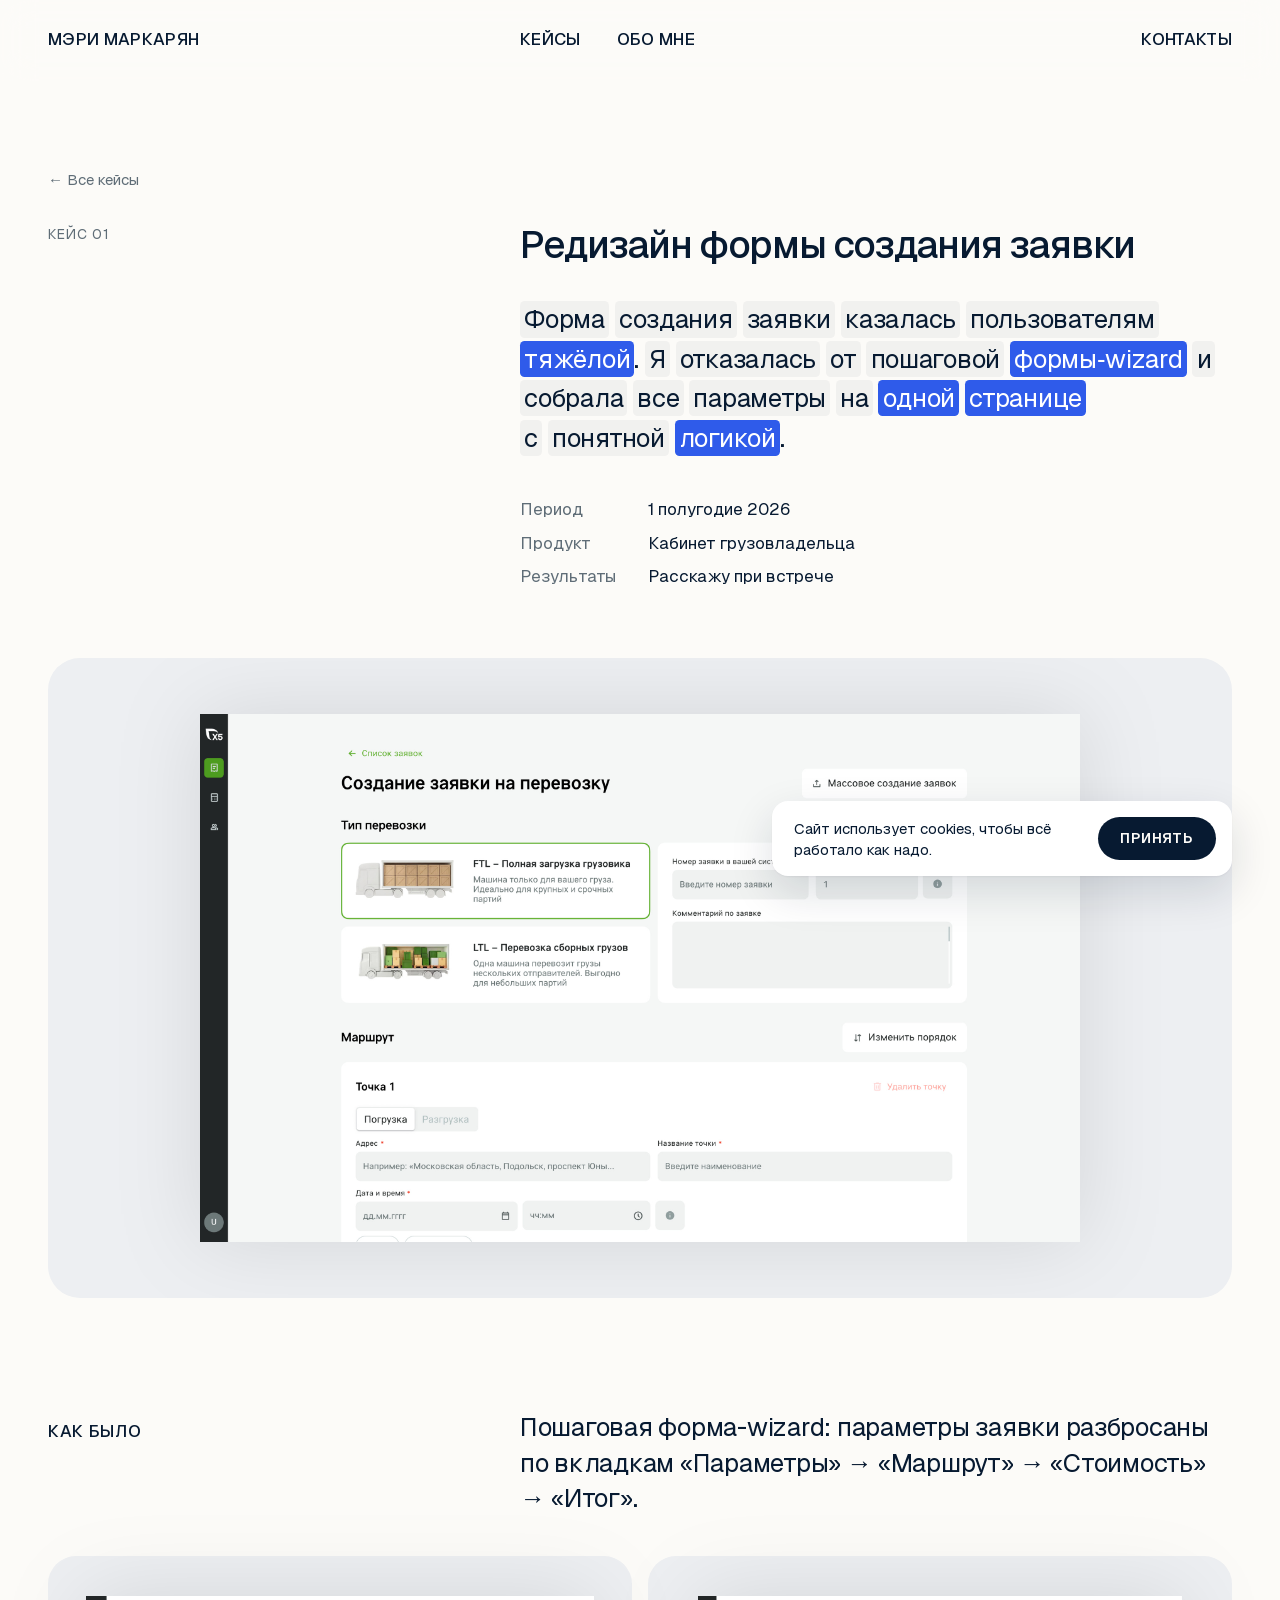
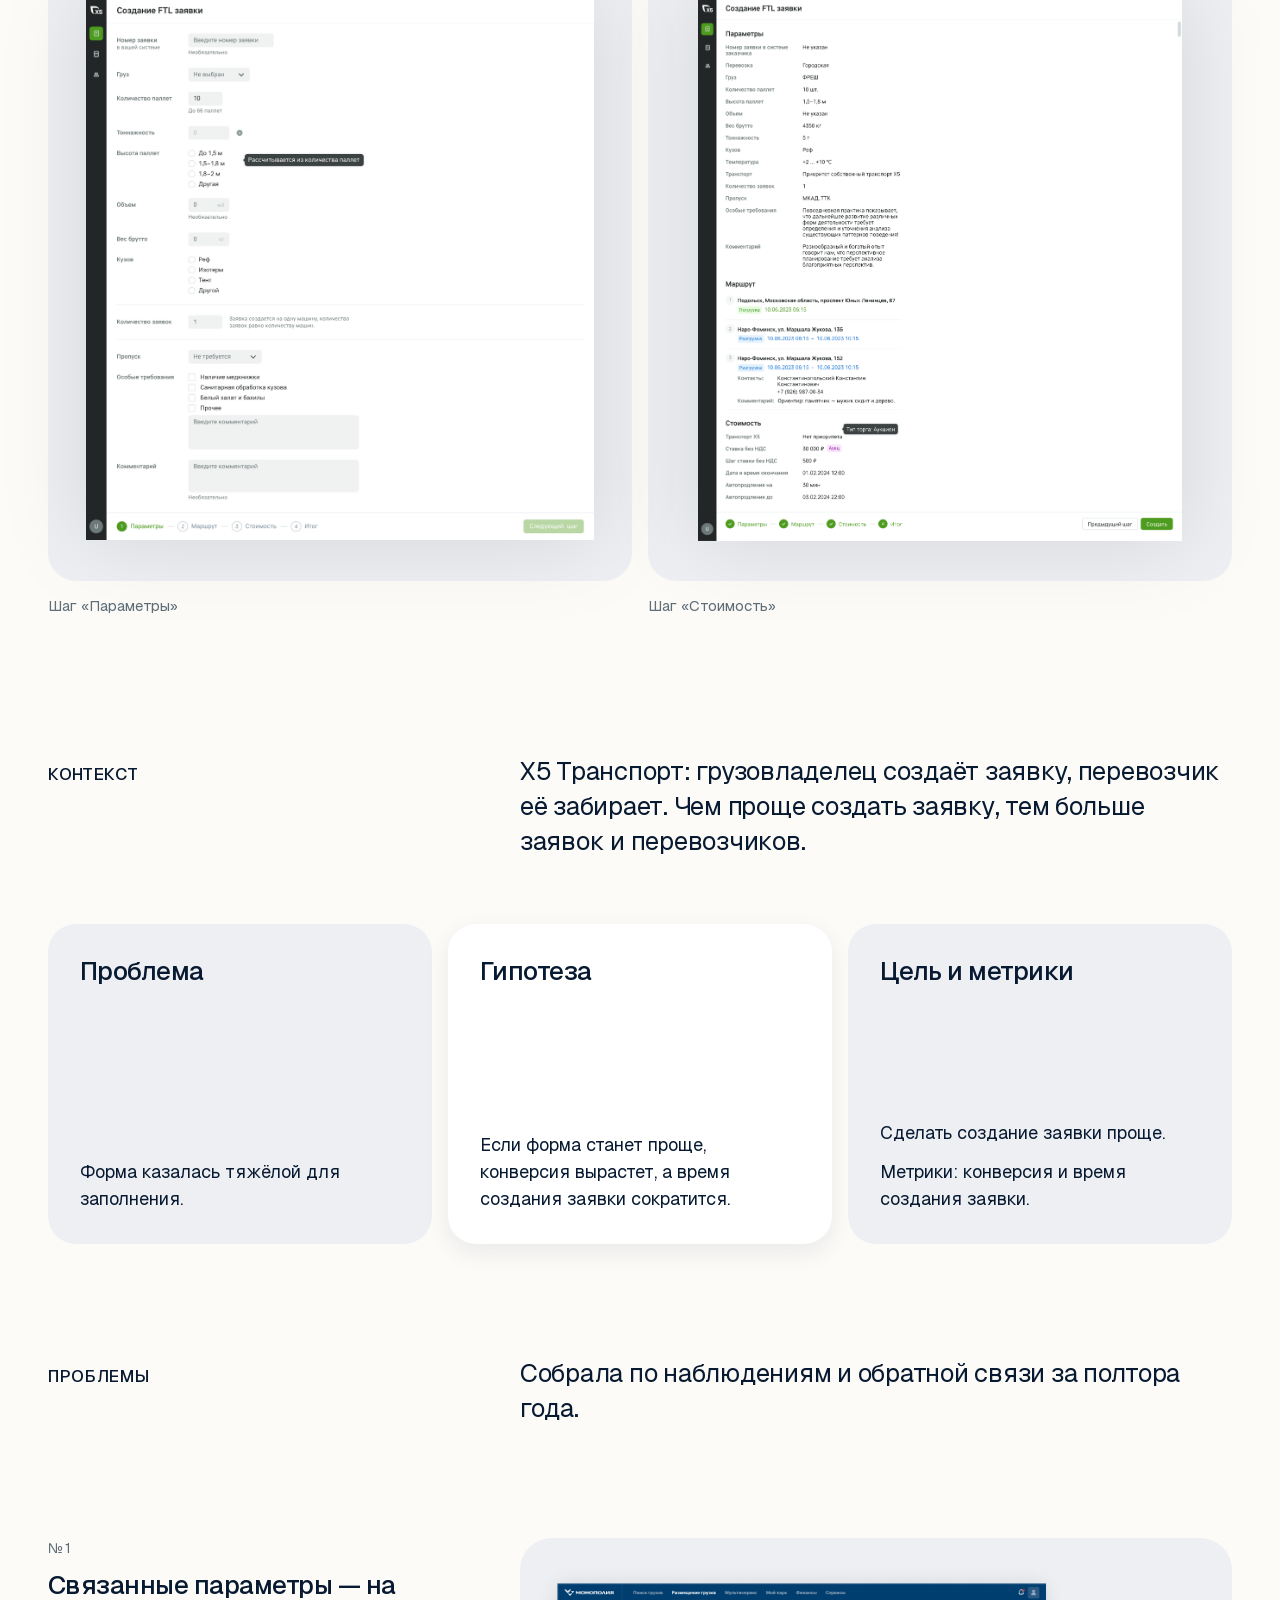
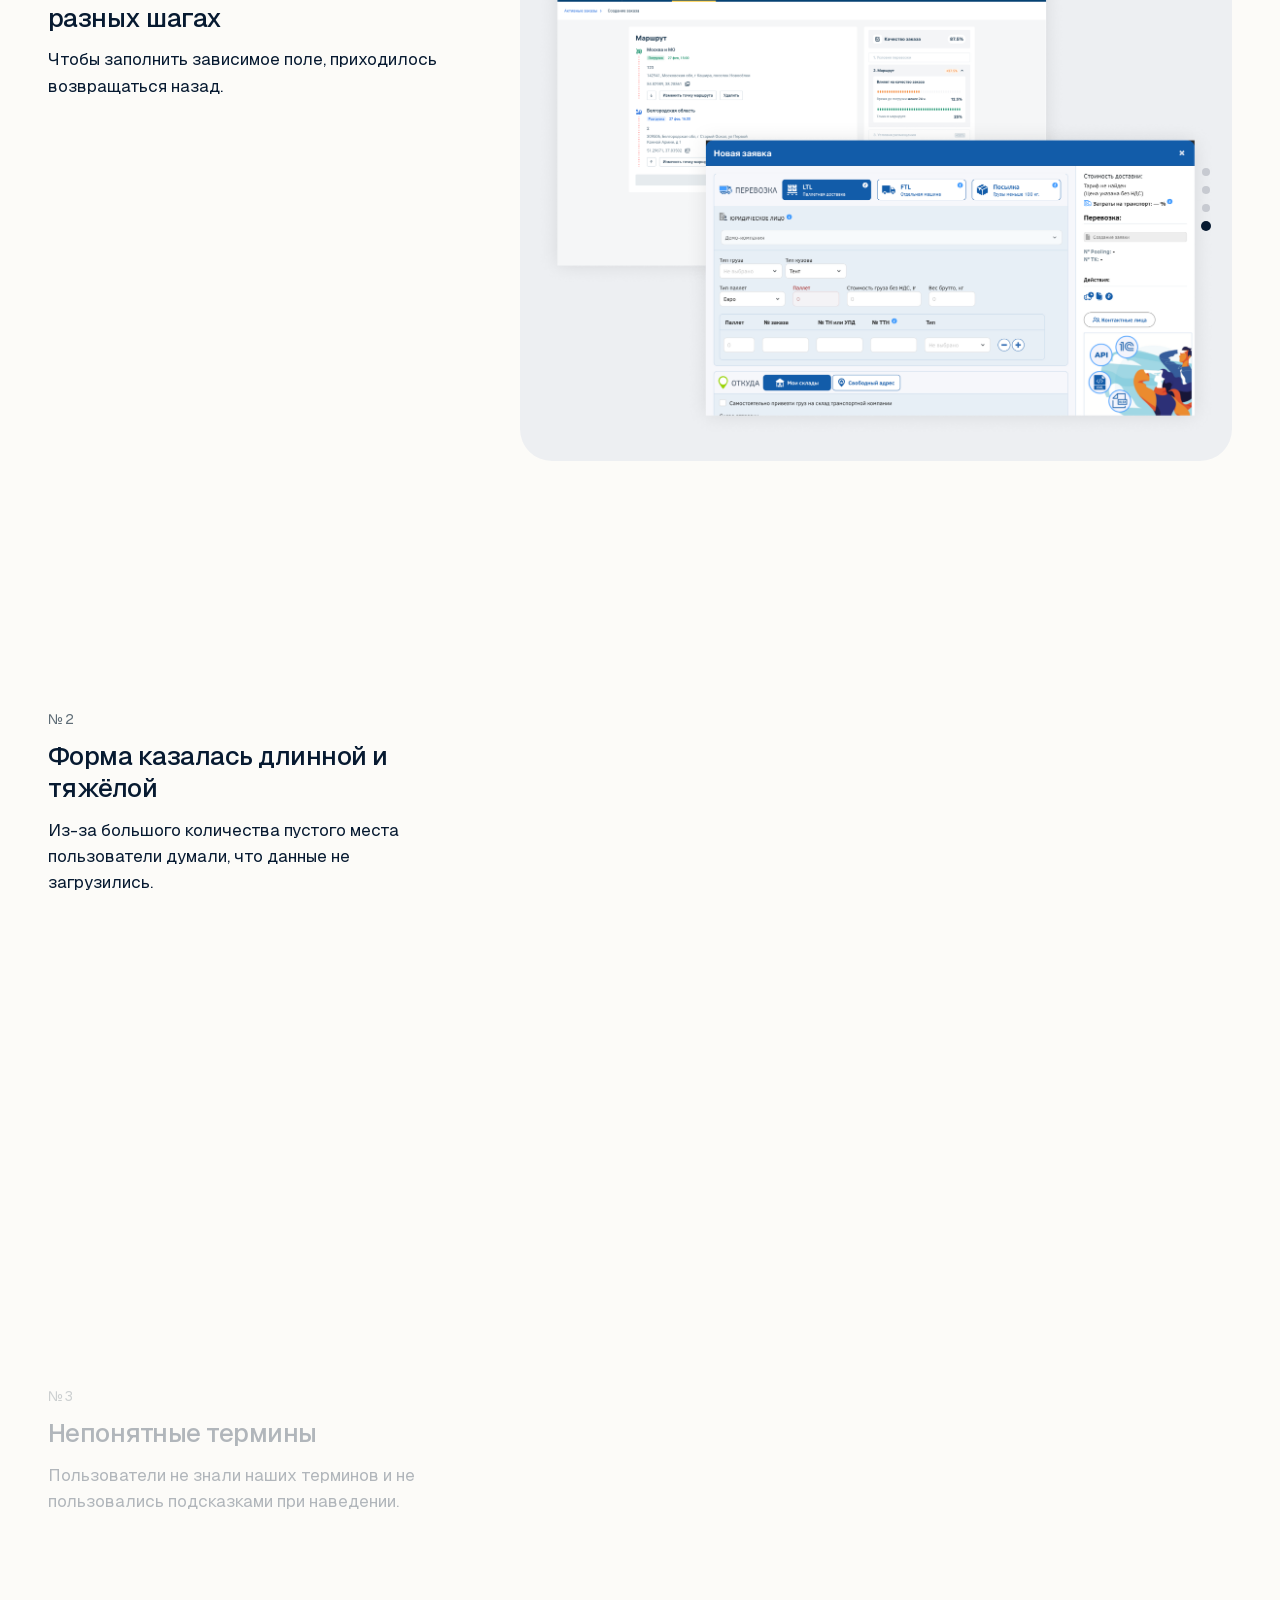
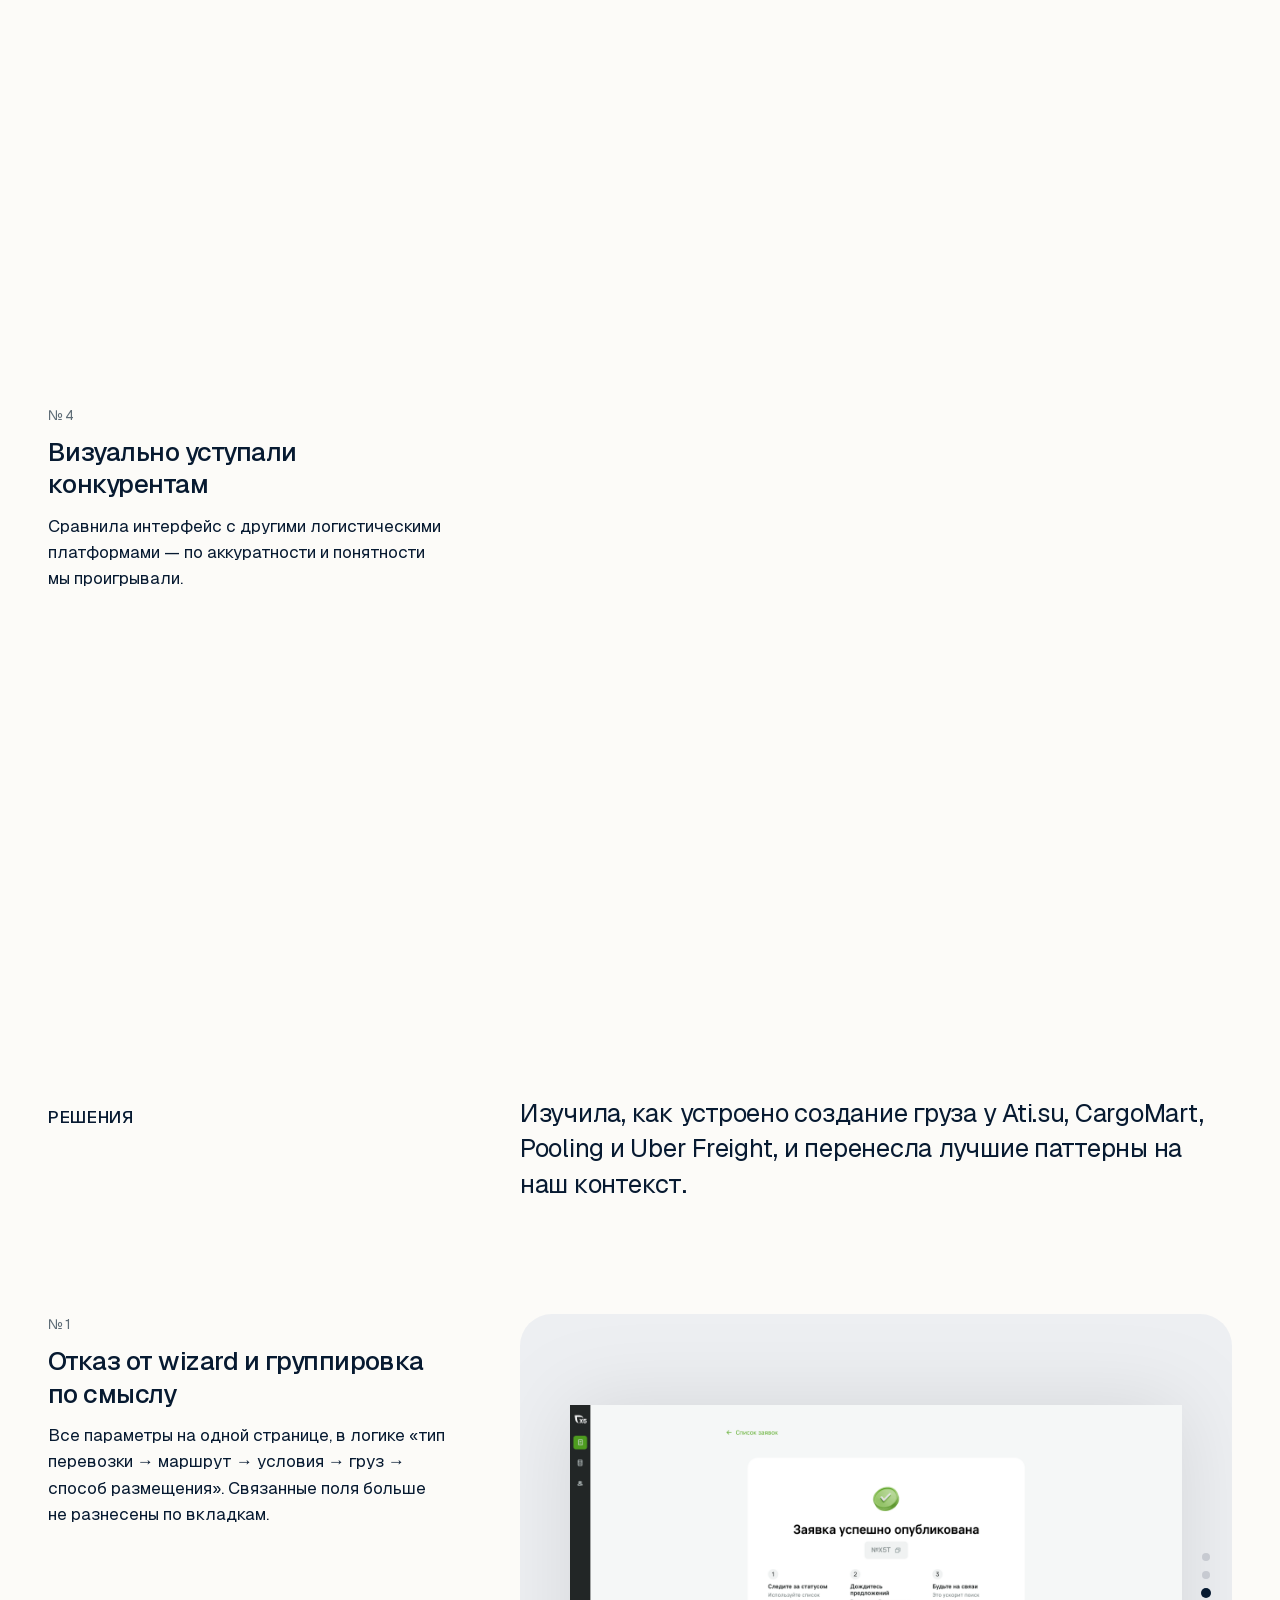
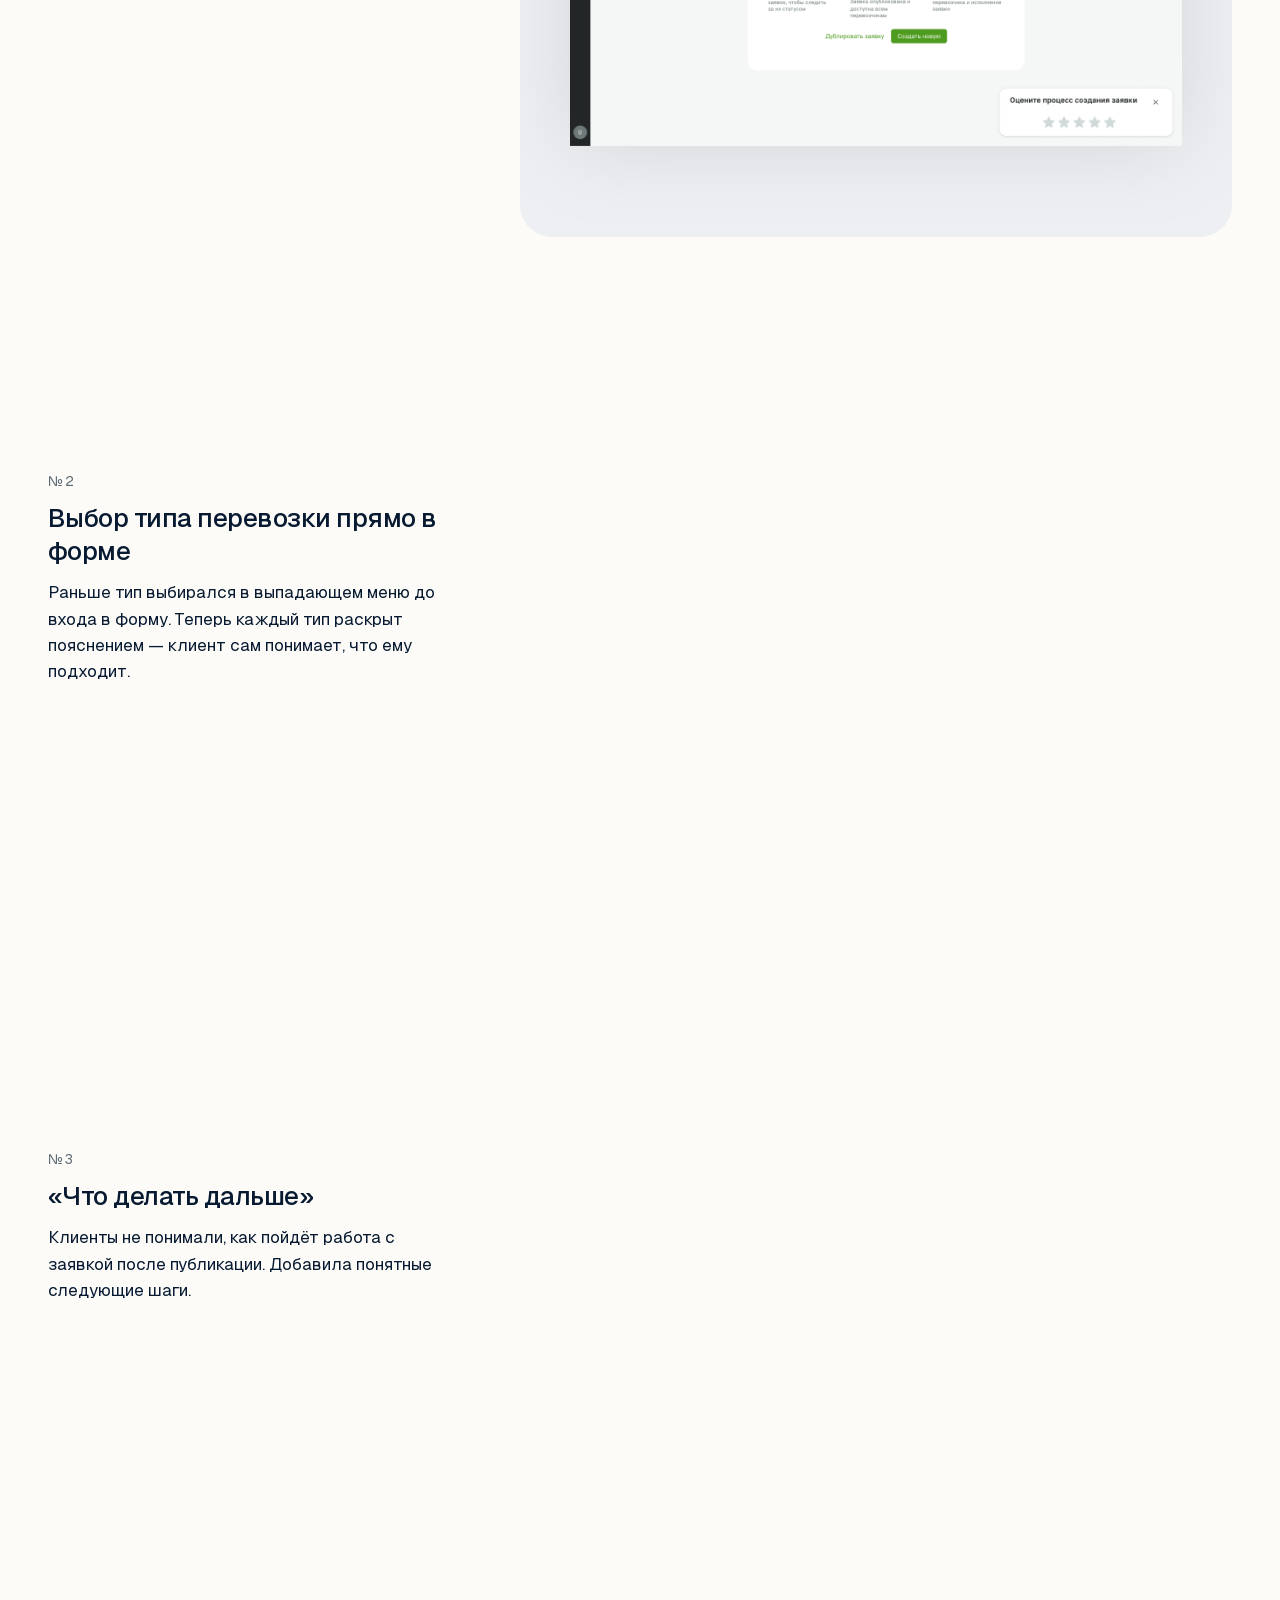
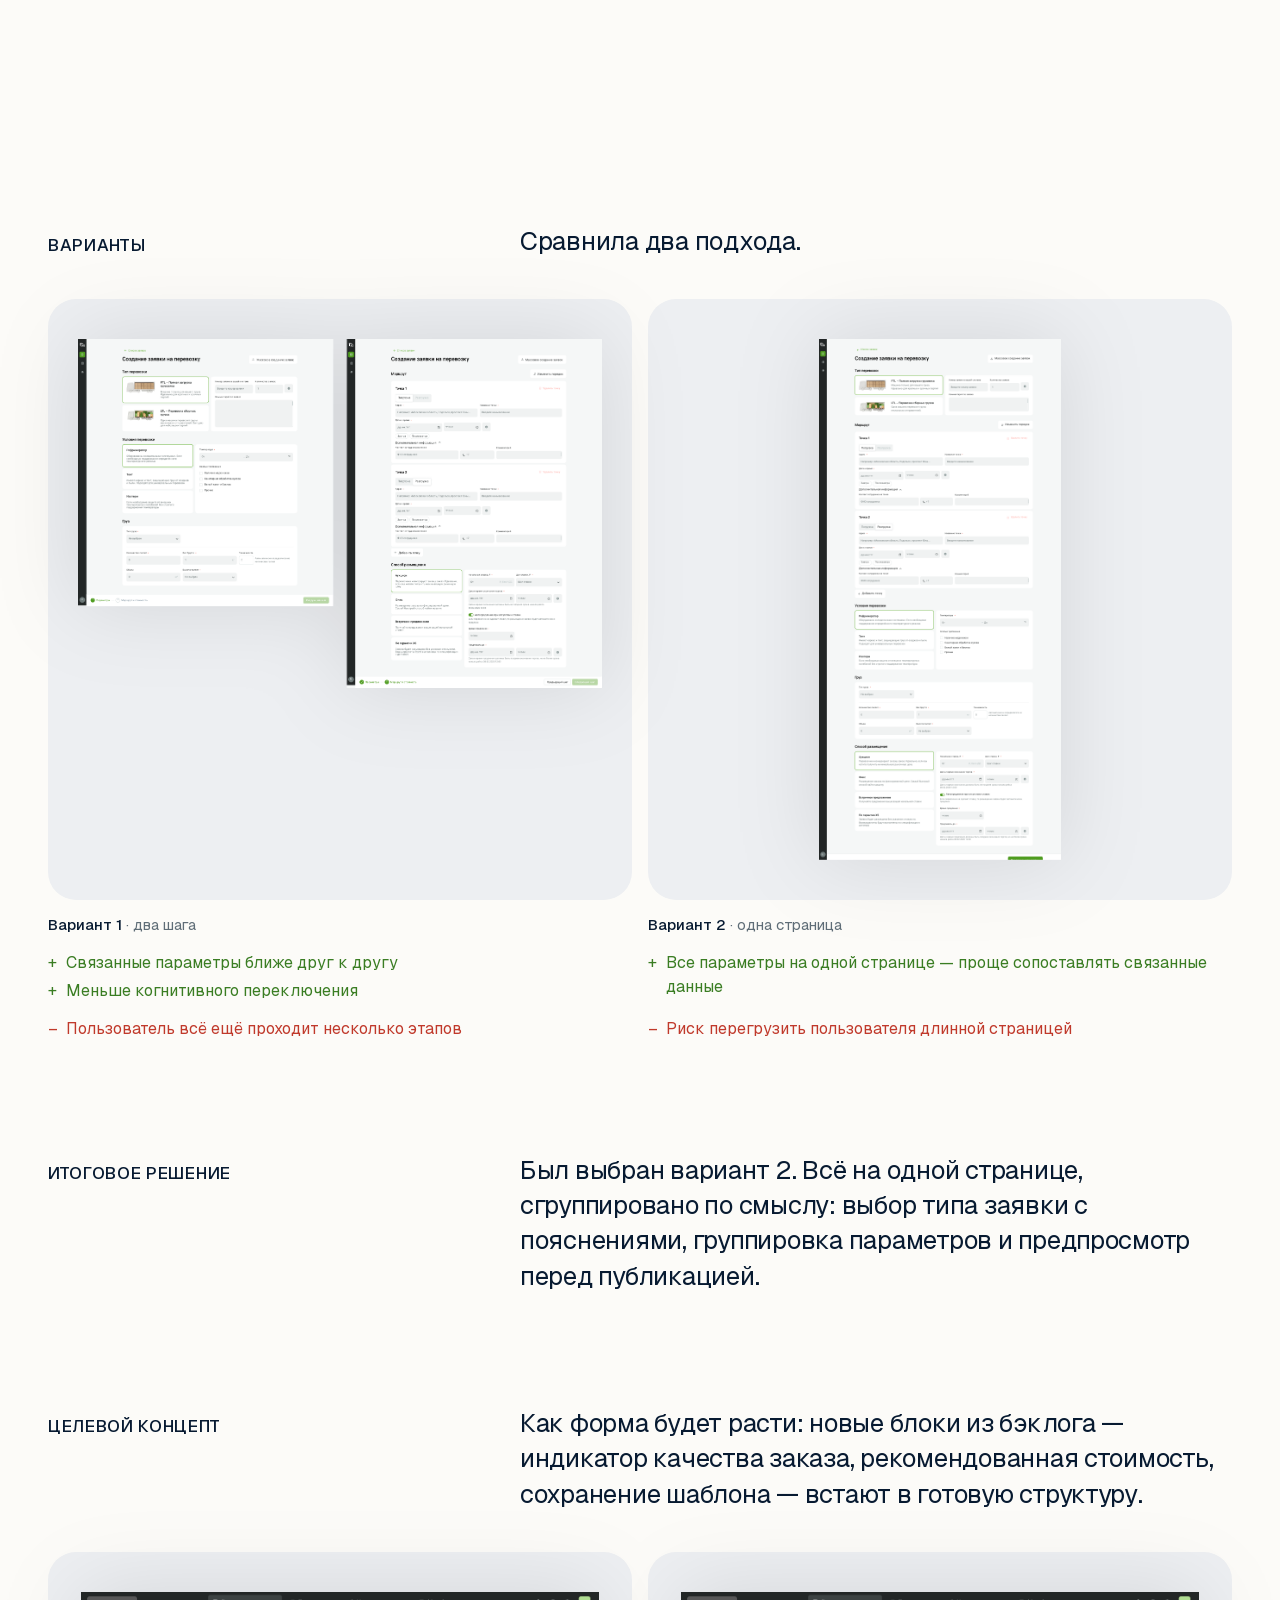
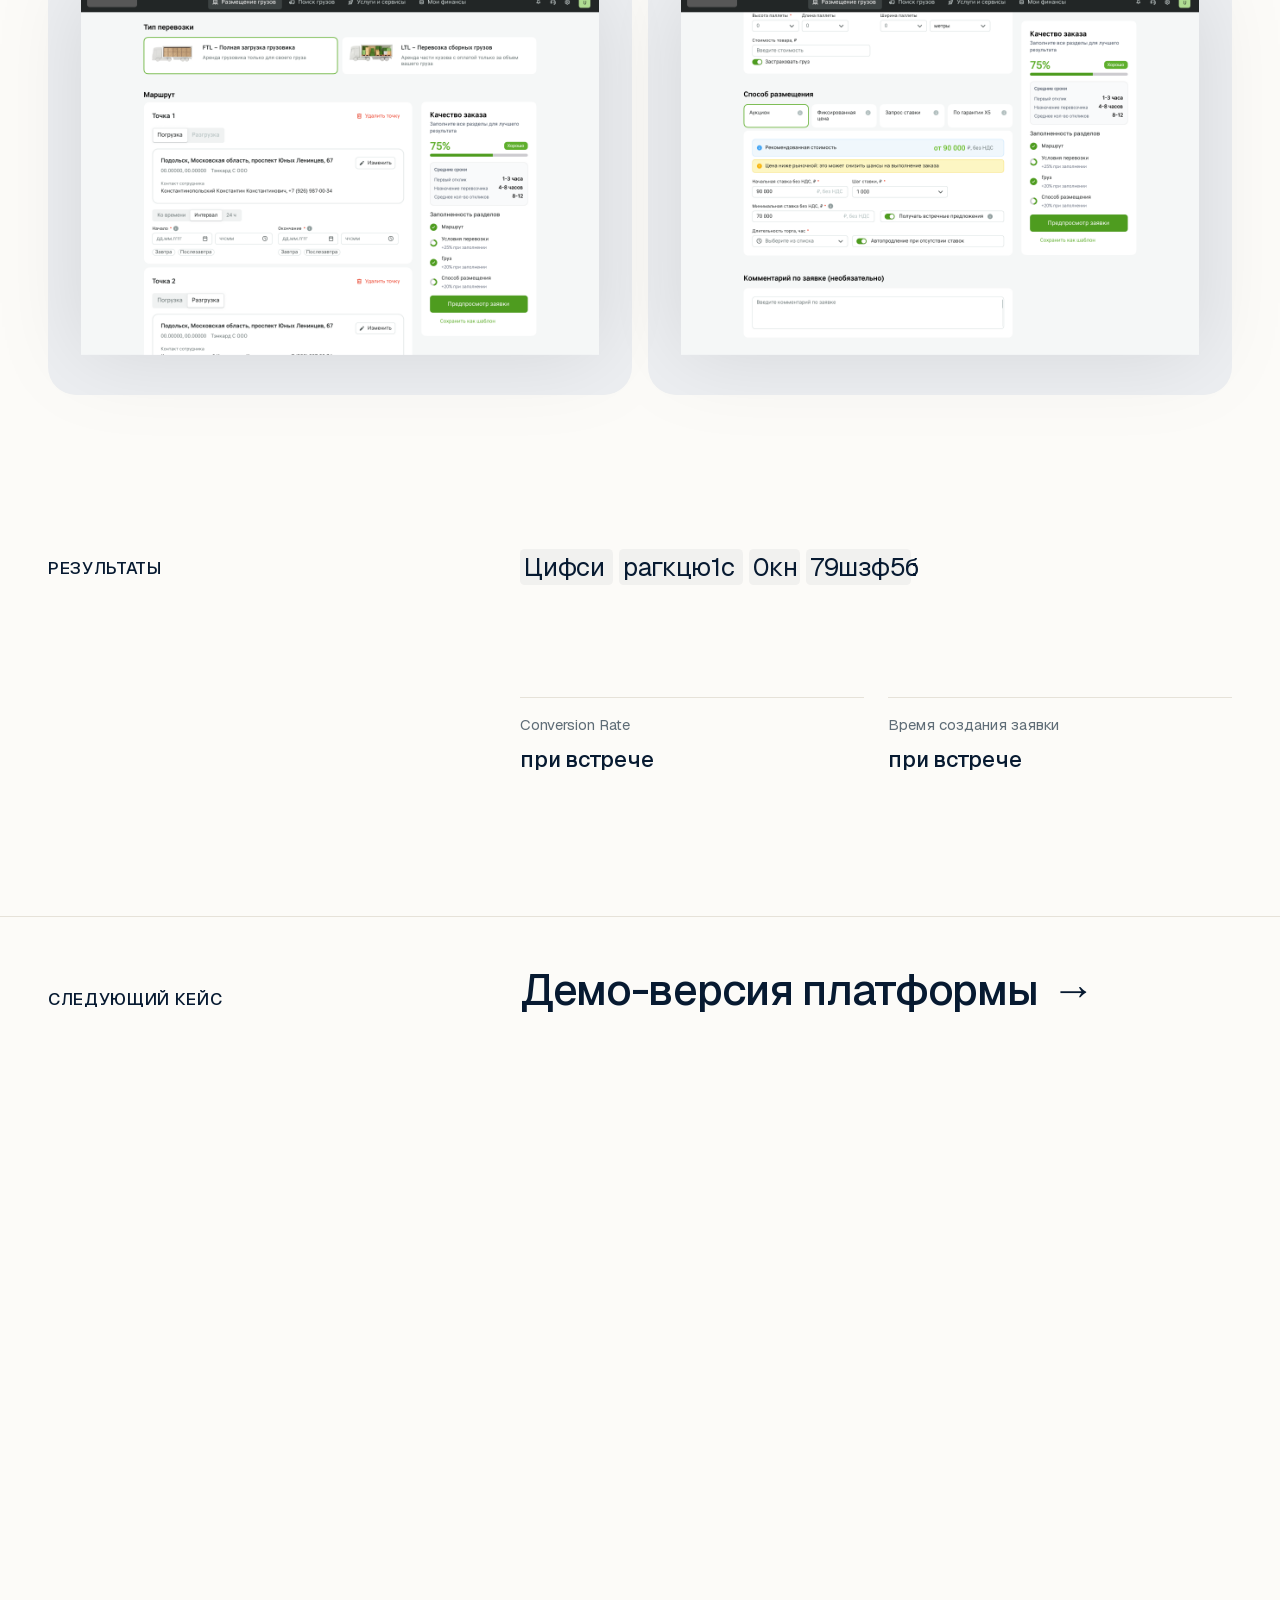
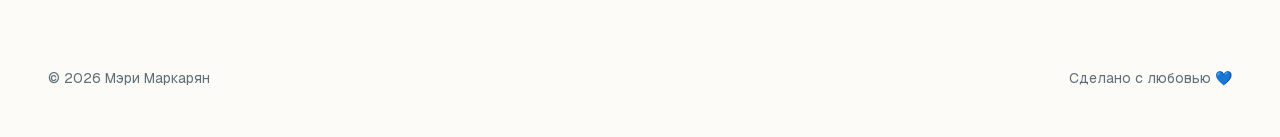
==== case-order.html @ 78a269f1 "Portfolio site: home and two case studies Co-Authored-By: Claude Opus 5.5 <noreply@anthropic.com>" ====
<!doctype html>
<html lang="ru">
<head>
  <meta charset="utf-8">
  <meta name="viewport" content="width=device-width, initial-scale=1">
  <title>Редизайн формы создания заявки — Мэри Маркарян</title>
  <meta name="description" content="Кейс: редизайн формы создания заявки на перевозку в X5 Transport.">
  <link rel="icon" href="favicon.ico" sizes="48x48">
  <link rel="icon" type="image/png" sizes="32x32" href="favicon-32.png">
  <link rel="icon" type="image/png" sizes="192x192" href="icon-192.png">
  <link rel="apple-touch-icon" href="apple-touch-icon.png">
  <link rel="preload" href="fonts/geist-cyrillic.woff2" as="font" type="font/woff2" crossorigin>
  <link rel="stylesheet" href="styles.css">
  <script>(function (d) { var calm = matchMedia('(prefers-reduced-motion: reduce)').matches; if (!calm) d.classList.add('js'); try { if (!calm && (sessionStorage.getItem('pt') || (d.hasAttribute('data-home') && !sessionStorage.getItem('introSeen')))) d.classList.add('pt-in'); } catch (e) {} })(document.documentElement);</script>
</head>
<body>

<header class="header">
  <div class="wrap grid header__inner">
    <a href="index.html" class="logo">Мэри Маркарян</a>
    <nav class="nav">
      <a href="index.html#cases">Кейсы</a>
      <a href="index.html#about">Обо мне</a>
      <a href="#contact" class="nav__contact">Контакты</a>
    </nav>
  </div>
</header>

<main class="cs">
  <section class="wrap grid cs-intro">
    <a href="index.html#cases" class="cs-back">← Все кейсы</a>
    <div class="reveal">
      <p class="cs-eyebrow">Кейс 01</p>
    </div>
    <div class="reveal">
      <h1 class="cs-title">Редизайн формы создания заявки</h1>
      <p class="cs-lead statement" data-scramble>Форма создания заявки казалась пользователям <mark>тяжёлой</mark>. Я&nbsp;отказалась от пошаговой <mark>формы‑wizard</mark> и собрала все параметры на <mark>одной</mark> <mark>странице</mark> с&nbsp;понятной <mark>логикой</mark>.</p>
      <table class="cs-table"><tr><th>Период</th><td>1 полугодие 2026</td></tr><tr><th>Продукт</th><td>Кабинет грузовладельца</td></tr><tr><th>Результаты</th><td>Расскажу при встрече</td></tr></table>
    </div>
  </section>

  <figure class="wrap cs-hero reveal"><div class="cs-hero__frame"><img style="--w: 74.4%" class="fig" src="img/case-order/order-hero.jpg" alt="Итоговая форма создания заявки на перевозку"></div></figure>

  <section class="wrap grid cs-row">
    <h2 class="cs-label reveal">Как было</h2>
    <div class="reveal"><p class="cs-logline">Пошаговая форма-wizard: параметры заявки разбросаны по вкладкам «Параметры» → «Маршрут» → «Стоимость» → «Итог».</p></div>
    <div class="cs-gallery" style="--n: 2; grid-column: 1 / -1">
      <figure class="reveal"><div class="cs-shot"><img style="--w: 100.9%" class="fig" src="img/case-order/order-before-params.jpg" alt="Старая форма: шаг Параметры" loading="lazy"></div><p class="cs-caption">Шаг «Параметры»</p></figure>
      <figure class="reveal"><div class="cs-shot"><img style="--w: 95.9%" class="fig" src="img/case-order/order-before-auction.png" alt="Старая форма: шаг Стоимость" loading="lazy"></div><p class="cs-caption">Шаг «Стоимость»</p></figure>
    </div>
  </section>

  <section class="wrap grid cs-row">
    <h2 class="cs-label reveal">Контекст</h2>
    <div class="reveal"><p class="cs-logline">X5 Транспорт: грузовладелец создаёт заявку, перевозчик её забирает. Чем проще создать заявку, тем больше заявок и&nbsp;перевозчиков.</p></div>
    <div class="cs-cards reveal">
      <div class="cs-card"><h3>Проблема</h3><div><p>Форма казалась тяжёлой для заполнения.</p></div></div>
      <div class="cs-card cs-card--white"><h3>Гипотеза</h3><div><p>Если форма станет проще, конверсия вырастет, а&nbsp;время создания заявки сократится.</p></div></div>
      <div class="cs-card"><h3>Цель и метрики</h3><div><p>Сделать создание заявки проще.</p><p>Метрики: конверсия и&nbsp;время создания заявки.</p></div></div>
    </div>
  </section>

  <section class="wrap grid cs-row">
    <h2 class="cs-label reveal">Проблемы</h2>
    <div class="reveal"><p class="cs-logline">Собрала по наблюдениям и обратной связи за полтора года.</p></div>
  </section>

  <section class="wrap grid cs-story" data-story>
    <div class="cs-story__steps">
      <div class="cs-step">
        <p class="cs-step__num">№1</p>
        <h3 class="cs-step__title">Связанные параметры — на разных шагах</h3>
        <p class="cs-step__text">Чтобы заполнить зависимое поле, приходилось возвращаться назад.</p>
        <div class="cs-step__img"><img class="fig" src="img/case-order/order-problem-linked.png" alt="Взаимозависимые поля на разных шагах" loading="lazy"></div>
      </div>
      <div class="cs-step">
        <p class="cs-step__num">№2</p>
        <h3 class="cs-step__title">Форма казалась длинной и тяжёлой</h3>
        <p class="cs-step__text">Из-за большого количества пустого места пользователи думали, что данные не загрузились.</p>
        <div class="cs-step__img"><img class="fig" src="img/case-order/order-problem-long.png" alt="Длинная форма с пустым пространством" loading="lazy"></div>
      </div>
      <div class="cs-step">
        <p class="cs-step__num">№3</p>
        <h3 class="cs-step__title">Непонятные термины</h3>
        <p class="cs-step__text">Пользователи не знали наших терминов и не пользовались подсказками при наведении.</p>
        <div class="cs-step__img"><img class="fig" src="img/case-order/order-problem-terms.png" alt="Термины без пояснений" loading="lazy"></div>
      </div>
      <div class="cs-step">
        <p class="cs-step__num">№4</p>
        <h3 class="cs-step__title">Визуально уступали конкурентам</h3>
        <p class="cs-step__text">Сравнила интерфейс с другими логистическими платформами — по аккуратности и понятности мы проигрывали.</p>
        <div class="cs-step__img"><img class="flat" src="img/case-order/order-problem-competitors.png" alt="Старая форма создания заявки" loading="lazy"></div>
      </div>
    </div>
    <div class="cs-story__panel">
      <figure class="cs-story__media"><img style="--w: 92.4%; --h: 52.5%" class="fig" src="img/case-order/order-problem-linked.png" alt="Взаимозависимые поля на разных шагах" loading="lazy"></figure>
      <figure class="cs-story__media"><img style="--w: 76.9%; --h: 92.5%" class="fig" src="img/case-order/order-problem-long.png" alt="Длинная форма с пустым пространством" loading="lazy"></figure>
      <figure class="cs-story__media"><img style="--w: 86.7%; --h: 57.2%" class="fig" src="img/case-order/order-problem-terms.png" alt="Термины без пояснений" loading="lazy"></figure>
      <figure class="cs-story__media"><img style="--w: 95.5%; --h: 90.8%" class="flat" src="img/case-order/order-problem-competitors.png" alt="Старая форма создания заявки" loading="lazy"></figure>
    </div>
  </section>

  <section class="wrap grid cs-row">
    <h2 class="cs-label reveal">Решения</h2>
    <div class="reveal"><p class="cs-logline">Изучила, как устроено создание груза у Ati.su, CargoMart, Pooling и Uber Freight, и перенесла лучшие паттерны на наш контекст.</p></div>
  </section>

  <section class="wrap grid cs-story" data-story>
    <div class="cs-story__steps">
      <div class="cs-step">
        <p class="cs-step__num">№1</p>
        <h3 class="cs-step__title">Отказ от wizard и группировка по смыслу</h3>
        <p class="cs-step__text">Все параметры на одной странице, в логике «тип перевозки → маршрут → условия → груз → способ размещения». Связанные поля больше не разнесены по вкладкам.</p>
        <div class="cs-step__img"><img class="fig" src="img/case-order/order-full-page.jpg" alt="Новая форма целиком" loading="lazy"></div>
      </div>
      <div class="cs-step">
        <p class="cs-step__num">№2</p>
        <h3 class="cs-step__title">Выбор типа перевозки прямо в форме</h3>
        <p class="cs-step__text">Раньше тип выбирался в выпадающем меню до входа в форму. Теперь каждый тип раскрыт пояснением — клиент сам понимает, что ему подходит.</p>
        <div class="cs-step__img"><img class="fig" src="img/case-order/order-type-choice.jpg" alt="Выбор типа перевозки в форме" loading="lazy"></div>
      </div>
      <div class="cs-step">
        <p class="cs-step__num">№3</p>
        <h3 class="cs-step__title">«Что делать дальше»</h3>
        <p class="cs-step__text">Клиенты не понимали, как пойдёт работа с заявкой после публикации. Добавила понятные следующие шаги.</p>
        <div class="cs-step__img"><img class="fig" src="img/case-order/order-success-after.png" alt="Экран успешной публикации со следующими шагами" loading="lazy"></div>
      </div>
    </div>
    <div class="cs-story__panel">
      <figure class="cs-story__media"><img style="--w: 32.1%; --h: 95.8%" class="fig" src="img/case-order/order-full-page.jpg" alt="Новая форма целиком" loading="lazy"></figure>
      <figure class="cs-story__media"><img style="--w: 86%; --h: 70.3%" class="fig" src="img/case-order/order-type-choice.jpg" alt="Выбор типа перевозки в форме" loading="lazy"></figure>
      <figure class="cs-story__media"><img style="--w: 86%; --h: 65.2%" class="fig" src="img/case-order/order-success-after.png" alt="Экран успешной публикации со следующими шагами" loading="lazy"></figure>
    </div>
  </section>

  <section class="wrap grid cs-row">
    <h2 class="cs-label reveal">Варианты</h2>
    <div class="reveal"><p class="cs-logline">Сравнила два подхода.</p></div>
    <div class="cs-gallery" style="--n: 2; grid-column: 1 / -1">
      <figure class="reveal"><div class="cs-shot"><img style="--w: 104.1%" class="fig" src="img/case-order/order-variant1.png" alt="Вариант 1: форма в два этапа" loading="lazy"></div><p class="cs-caption"><b>Вариант 1</b> · два шага</p><ul class="cs-list cs-list--plus"><li>Связанные параметры ближе друг к другу</li><li>Меньше когнитивного переключения</li></ul><ul class="cs-list cs-list--minus"><li>Пользователь всё ещё проходит несколько этапов</li></ul></figure>
      <figure class="reveal"><div class="cs-shot"><img style="--w: 47.9%" class="fig" src="img/case-order/order-variant2.png" alt="Вариант 2: все параметры на одной странице" loading="lazy"></div><p class="cs-caption"><b>Вариант 2</b> · одна страница</p><ul class="cs-list cs-list--plus"><li>Все параметры на одной странице — проще сопоставлять связанные данные</li></ul><ul class="cs-list cs-list--minus"><li>Риск перегрузить пользователя длинной страницей</li></ul></figure>
    </div>
  </section>

  <section class="wrap grid cs-row">
    <h2 class="cs-label reveal">Итоговое решение</h2>
    <div class="reveal"><p class="cs-logline">Был выбран вариант&nbsp;2. Всё на одной странице, сгруппировано по смыслу: выбор типа заявки с пояснениями, группировка параметров и предпросмотр перед публикацией.</p></div>
  </section>

  <section class="wrap grid cs-row">
    <h2 class="cs-label reveal">Целевой концепт</h2>
    <div class="reveal"><p class="cs-logline">Как форма будет расти: новые блоки из бэклога — индикатор качества заказа, рекомендованная стоимость, сохранение шаблона — встают в готовую структуру.</p></div>
    <div class="cs-gallery" style="--n: 2; grid-column: 1 / -1">
      <figure class="reveal"><div class="cs-shot"><img style="--w: 102.7%" class="fig" src="img/case-order/order-concept-1.png" alt="Целевой концепт: маршрут и качество заказа" loading="lazy"></div></figure>
      <figure class="reveal"><div class="cs-shot"><img style="--w: 102.7%" class="fig" src="img/case-order/order-concept-2.png" alt="Целевой концепт: способ размещения" loading="lazy"></div></figure>
    </div>
  </section>

  <section class="wrap grid cs-row">
    <h2 class="cs-label reveal">Результаты</h2>
    <div class="reveal"><p class="cs-logline statement" data-scramble>Цифры расскажу <mark>при</mark> <mark>встрече</mark>: метрики <mark>конверсии</mark> и&nbsp;<mark>времени</mark> создания заявки&nbsp;— внутренние данные компании.</p></div>
    <div class="cs-results reveal" style="--n: 2; grid-column: 2"><div><span>Conversion Rate</span><b>при встрече</b></div><div><span>Время создания заявки</span><b>при встрече</b></div></div>
  </section>

  <section class="wrap grid cs-next">
    <p class="cs-label">Следующий кейс</p>
    <a href="case-demo.html">Демо-версия платформы <span aria-hidden="true">→</span></a>
  </section>
</main>

<section class="contact" id="contact" data-ripple>
  <div class="wrap">
    <h2 class="statement contact__statement" data-scramble data-replay data-ripple-origin>Открыта к&nbsp;предложениям на позицию <mark>продуктового</mark> <mark>дизайнера</mark>.</h2>
    <p class="statement contact__note" data-scramble data-replay>Удобнее всего&nbsp;— в&nbsp;Telegram.</p>
    <div class="contact__actions reveal">
      <a href="https://t.me/mmmerymark" class="pill-btn" target="_blank" rel="noopener">Telegram <span aria-hidden="true">↗</span></a>
      <button type="button" class="pill-btn" data-copy-email="merymark1999@gmail.com">Скопировать почту</button>
    </div>
  </div>
</section>

<footer class="footer">
  <div class="wrap">
    <span>© 2026 Мэри Маркарян</span>
    <span>Сделано с любовью 💙</span>
  </div>
</footer>

<script src="main.js"></script>
</body>
</html>
---- styles.css ----
/* Geist is served from the site itself (no requests to Google): one variable file per alphabet */
@font-face { font-family: "Geist"; font-style: normal; font-weight: 400 600; font-display: swap; src: url(fonts/geist-cyrillic.woff2) format("woff2"); unicode-range: U+0301, U+0400-045F, U+0490-0491, U+04B0-04B1, U+2116; }
@font-face { font-family: "Geist"; font-style: normal; font-weight: 400 600; font-display: swap; src: url(fonts/geist-latin-ext.woff2) format("woff2"); unicode-range: U+0100-02BA, U+02BD-02C5, U+02C7-02CC, U+02CE-02D7, U+02DD-02FF, U+0304, U+0308, U+0329, U+1D00-1DBF, U+1E00-1E9F, U+1EF2-1EFF, U+2020, U+20A0-20AB, U+20AD-20C4, U+2113, U+2C60-2C7F, U+A720-A7FF; }
@font-face { font-family: "Geist"; font-style: normal; font-weight: 400 600; font-display: swap; src: url(fonts/geist-latin.woff2) format("woff2"); unicode-range: U+0000-00FF, U+0131, U+0152-0153, U+02BB-02BC, U+02C6, U+02DA, U+02DC, U+0304, U+0308, U+0329, U+2000-206F, U+20AC, U+2122, U+2191, U+2193, U+2212, U+2215, U+FEFF, U+FFFD; }

:root {
  --bg: #fcfbf8;
  --ink: #071a31;
  --muted: #5f6d77;
  --card: #f3f1ec;
  --line: #e6e2d9;
  --white: #ffffff;
  --blue: #5b8def;
  --sky: #6fd3f2;
  --mint: #a9e5c9;
  --lilac: #b9a3f5;
  --pink: #ea9ad8;
  --accent: #2f5bea;
  --peach: #f6d3b0;
  --good: #e6f3df;
  --bad: #fbe6e4;
  --radius-l: 40px;
  --radius-m: 28px;
  --radius-s: 16px;
  --shadow: 0 8px 24px rgba(8, 26, 48, 0.08);
  --wrap: 1440px;
  --gutter: 48px;
  /* shared page grid (as on garri.design): narrow info column + wide content column */
  --cols: minmax(300px, 400px) 1fr;
  --col-gap: 72px;
}

* { box-sizing: border-box; margin: 0; padding: 0; }

html { scroll-behavior: smooth; }

body {
  font-family: "Geist", -apple-system, BlinkMacSystemFont, "Segoe UI", sans-serif;
  background: var(--bg);
  color: var(--ink);
  font-size: 18px;
  line-height: 1.5;
  -webkit-font-smoothing: antialiased;
  overflow-x: hidden;
}

img { display: block; max-width: 100%; }
a { color: inherit; text-decoration: none; }

.wrap { max-width: var(--wrap); margin: 0 auto; padding: 0 var(--gutter); }
.grid { display: grid; grid-template-columns: var(--cols); column-gap: var(--col-gap); }

/* ---------- Header ---------- */
.header {
  position: sticky; top: 0; z-index: 50;
  backdrop-filter: blur(16px);
  -webkit-backdrop-filter: blur(16px);
  background: rgba(252, 251, 248, 0.72);
  border-bottom: 1px solid transparent;
  transition: border-color .3s;
}
.header.scrolled { border-bottom-color: var(--line); }
.header__inner { align-items: center; height: 80px; }
/* uppercase menu as on garri.design: name in the info column, sections from the content column, contacts on the right */
.logo, .nav a { font-size: 17px; font-weight: 500; letter-spacing: .02em; text-transform: uppercase; color: var(--ink); }
.nav { display: flex; gap: 36px; align-items: center; }
.nav a { transition: opacity .2s; }
.nav a:hover, .logo:hover { opacity: .55; }
.nav .nav__contact { margin-left: auto; }


/* ---------- Intro (minimal hero) ---------- */
.intro { min-height: calc(100vh - 72px); min-height: calc(100svh - 72px); display: flex; align-items: center; padding: 72px 0 96px; }
.intro__grid { width: 100%; grid-template-rows: auto 1fr; row-gap: 48px; }
.intro__top { grid-column: 1; grid-row: 1; }
.intro__top .status { margin-top: 20px; }
.intro .statement { grid-column: 2; grid-row: 1 / 3; }
.intro__hi { color: var(--accent); font-weight: 500; font-size: 20px; line-height: 1.4; }
.intro__role { color: var(--muted); font-size: 20px; line-height: 1.4; }
.status { display: inline-flex; align-items: center; gap: 8px; font-size: 14px; color: var(--muted); padding: 6px 12px; border-radius: 999px; background: var(--card); white-space: nowrap; }
.status i { width: 8px; height: 8px; border-radius: 50%; background: #3aa85a; box-shadow: 0 0 0 0 rgba(58,168,90,.5); animation: pulse 2s infinite; }
@keyframes pulse { 70% { box-shadow: 0 0 0 8px rgba(58,168,90,0); } 100% { box-shadow: 0 0 0 0 rgba(58,168,90,0); } }

.statement { font-size: clamp(28px, 3.3vw, 50px); line-height: 1.42; font-weight: 400; letter-spacing: -0.01em; }
.statement mark { background: none; color: inherit; }
.statement .g { white-space: nowrap; }
.statement .w { display: inline-block; padding: 0 .16em; margin: .06em 0; border-radius: .18em; background: rgba(7, 26, 49, .045); white-space: nowrap; }
.statement .w.key { background: var(--accent); color: #fff; }
.js .statement .w { opacity: 0; transform: translateY(.25em); filter: blur(6px); transition: opacity .45s ease, transform .45s cubic-bezier(.2,.8,.2,1), filter .45s ease, background-color .35s ease, color .35s ease; }
.js .statement .w.in { opacity: 1; transform: none; filter: none; }
.js .statement .p { opacity: 0; transition: opacity .45s ease .1s; }
.js .statement .p.in { opacity: 1; }
.js .statement .w.key:not(.done) { background: rgba(7, 26, 49, .045); color: var(--ink); }

.intro__links { grid-column: 1; grid-row: 2; align-self: end; list-style: none; display: grid; gap: 10px; font-size: 19px; }
.intro__links a { display: inline-flex; align-items: center; gap: 12px; color: var(--accent); transition: opacity .2s; }
.intro__links a:hover { opacity: .7; }
.intro__links svg { width: 20px; height: 20px; fill: none; stroke: currentColor; stroke-width: 1.8; stroke-linecap: round; stroke-linejoin: round; }
.js .intro__top, .js .intro__links li { opacity: 0; transform: translateY(10px); transition: opacity .6s ease, transform .6s cubic-bezier(.2,.8,.2,1); }
.js .intro.ready .intro__top, .js .intro.links-in .intro__links li { opacity: 1; transform: none; }
.js .intro.links-in .intro__links li:nth-child(2) { transition-delay: .06s; }
.js .intro.links-in .intro__links li:nth-child(3) { transition-delay: .12s; }
.js .intro.links-in .intro__links li:nth-child(4) { transition-delay: .18s; }
.js .intro.links-in .intro__links li:nth-child(5) { transition-delay: .24s; }

/* ---------- Sections ---------- */
section[id] { scroll-margin-top: 72px; }

/* ---------- Work: cases as sheets of paper ----------
   Default (mobile, reduced motion, no JS): sheets stacked vertically.
   .work--horizontal (set by JS on wide screens): the section is pinned and vertical scroll
   moves the sheets right to left; --focus (0–1, set by JS) turns a sheet into white paper. */
.work { position: relative; padding: 72px 0; }
.work__head { width: 100%; display: flex; justify-content: space-between; align-items: baseline; font-size: 14px; letter-spacing: .06em; text-transform: uppercase; color: var(--muted); }
.work__counter { display: none; font-variant-numeric: tabular-nums; }
.work--horizontal .work__counter { display: block; }
.work__current { color: var(--ink); }
.work__track { display: grid; gap: 24px; max-width: var(--wrap); margin: 28px auto 0; padding: 0 var(--gutter); }

.sheet { --focus: 1; border-radius: 16px; background: rgba(255, 255, 255, var(--focus));
  box-shadow: 0 1px 2px rgba(8, 26, 48, calc(.04 * var(--focus))), 0 24px 60px rgba(8, 26, 48, calc(.08 * var(--focus))); }
.sheet__inner { padding: 48px 56px; opacity: calc(.38 + .62 * var(--focus)); }
.sheet__eyebrow { font-size: 14px; color: var(--muted); letter-spacing: .06em; text-transform: uppercase; }
.sheet__title { margin: 12px 0 20px; font-size: 32px; line-height: 1.15; font-weight: 500; letter-spacing: -0.025em; }
.sheet__title a:hover { color: var(--accent); }
.sheet__body { display: grid; grid-template-columns: minmax(280px, 360px) 1fr; gap: 56px; align-items: center; }
.sheet__text > p:not(.sheet__eyebrow) { font-size: 17px; line-height: 1.5; }
.sheet__text > p:not(.sheet__eyebrow) + p { margin-top: 12px; }
/* the collage takes the whole right side, limited only by the screen height */
.sheet__screens { width: 100%; max-width: max(420px, calc((100vh - 240px) * 1.25)); justify-self: end; }

.work--horizontal { padding: 0; }
/* clip only horizontally (sheets leaving the screen); label, counter and shadows stay visible */
.work--horizontal .work__pin { position: sticky; top: 80px; height: calc(100vh - 80px); display: flex; flex-direction: column; justify-content: flex-start; padding-top: 28px; overflow-x: clip; overflow-y: visible; }
.work--horizontal .work__track {
  --sheet-w: min(1240px, calc(100vw - 2 * var(--gutter) - 160px));
  display: flex; gap: 40px; max-width: none; margin: 24px 0 0; padding: 0 calc((100% - var(--sheet-w)) / 2); will-change: transform;
}
.work--horizontal .sheet { flex: none; width: var(--sheet-w); }
.work--horizontal .sheet:not(.is-current) { cursor: pointer; }
.work--horizontal .sheet:not(.is-current) a { pointer-events: none; }
@media (max-height: 820px) {
  .work--horizontal .sheet__inner { padding: 32px 44px; }
  .work--horizontal .facts-list { margin-top: 20px; }
  .work--horizontal .facts-list div { padding: 9px 0; font-size: 15px; }
  .work--horizontal .sheet__text > p:not(.sheet__eyebrow) { font-size: 15px; }
}

.facts-list { margin-top: 32px; border-top: 1px solid var(--line); }
.facts-list div { display: grid; grid-template-columns: 110px 1fr; gap: 16px; padding: 13px 0; border-bottom: 1px solid var(--line); font-size: 16px; }
.facts-list dt { color: var(--muted); }
.work-case__link { display: inline-flex; gap: 6px; margin-top: 24px; font-size: 17px; font-weight: 500; color: var(--accent); }
.work-case__link span { transition: transform .25s; }
.work-case__link:hover span { transform: translate(2px, -2px); }

.work-case__screens { display: grid; gap: 16px; align-items: center; }
/* case cover: one picture prepared in Figma (frames and screens baked in) */
.sheet__cover { display: block; }
.sheet__cover img { width: 100%; height: auto; }
.screens--tall-first { grid-template-columns: .6fr 1fr; }
.screens--tall-last { grid-template-columns: 1fr .6fr; }
.screens__stack { display: grid; gap: 16px; }
.screen { width: 100%; border-radius: 12px; background: var(--white); box-shadow: 0 1px 2px rgba(8, 26, 48, .05), 0 10px 28px rgba(8, 26, 48, .08); transition: transform .5s cubic-bezier(.2,.8,.2,1), box-shadow .5s; }
.work-case__screens:hover .screen { box-shadow: 0 1px 2px rgba(8, 26, 48, .05), 0 18px 40px rgba(8, 26, 48, .12); }

/* ---------- About (statement + label/value list on the page grid) ---------- */
.about { padding: 120px 0; }
.about__eyebrow { grid-column: 1 / -1; font-size: 14px; color: var(--muted); letter-spacing: .06em; text-transform: uppercase; margin-bottom: 28px; }
/* full-width statement: the one place allowed to leave the two-column grid */
.about .about__statement { grid-column: 1 / -1; font-size: clamp(28px, 3.4vw, 48px); line-height: 1.42; }

/* CV rows (as "Awards" on garri.design): label in the info column, items in three sub-columns of the content column */
.cv { grid-column: 1 / -1; margin-top: 80px; }
.cv__row { display: grid; grid-template-columns: var(--cols); column-gap: var(--col-gap); padding: 48px 0 56px; border-top: 1px solid var(--line); }
.cv__label h3 { font-size: 17px; font-weight: 500; letter-spacing: .02em; text-transform: uppercase; }
.cv__label p { margin-top: 12px; font-size: 17px; line-height: 1.5; }
.cv__items { display: grid; grid-template-columns: repeat(3, 1fr); gap: 40px 24px; }
.cv__item--wide { grid-column: span 2; }
.cv__title { display: flex; align-items: center; gap: 10px; font-size: 28px; line-height: 1.2; font-weight: 500; letter-spacing: -0.02em; }
.cv__now { font-size: 13px; line-height: 1; font-weight: 500; letter-spacing: 0; color: #fff; background: var(--accent); padding: 5px 9px; border-radius: 999px; }
.cv__meta { margin-top: 8px; font-size: 17px; line-height: 1.5; color: var(--muted); }
.cv__text { margin-top: 10px; font-size: 17px; line-height: 1.5; max-width: 320px; }
/* Work history as a vertical timeline: dots and line sit in the column gap, 26px left of the content column */
.cv__items--timeline { --tl-gap: 24px; grid-template-columns: 1fr; gap: var(--tl-gap); }
.cv__items--timeline .cv__item { position: relative; }
.cv__items--timeline .cv__text { max-width: 760px; }
.cv__items--timeline .cv__item::before { content: ""; position: absolute; z-index: 1; left: -33px; top: 10px; width: 14px; height: 14px; border-radius: 50%; background: #b9b5ab; }
.cv__items--timeline .cv__item--current::before { left: -36px; top: 7px; width: 20px; height: 20px; background: var(--accent); }
.cv__items--timeline .cv__item:not(:last-child)::after { content: ""; position: absolute; left: -27px; top: 17px; width: 2px; height: calc(100% + var(--tl-gap)); background: #d9d6cf; }

/* ---------- Contacts ---------- */
.contact { padding: 160px 0 140px; text-align: center; }
.contact__statement { max-width: 1000px; margin: 0 auto; }
.contact .contact__note { margin-top: 20px; font-size: 32px; }
/* full-viewport canvas behind the page content, so the ripple is never cropped */
.glyph-ripple { position: fixed; inset: 0; z-index: -1; width: 100vw; height: 100vh; pointer-events: none; visibility: hidden; }
.glyph-ripple.is-active { visibility: visible; }
.contact__actions { margin-top: 56px; display: flex; justify-content: center; align-items: center; gap: 20px; flex-wrap: wrap; }
.contact__link { font-size: 15px; color: var(--muted); padding: 0 8px; transition: color .2s; }
.contact__link:hover { color: var(--ink); }
.pill-btn {
  display: inline-flex; align-items: center; justify-content: center; gap: 10px; min-width: 220px;
  padding: 17px 32px; border: 1.5px solid var(--ink); border-radius: 999px; background: transparent;
  font: inherit; font-size: 15px; font-weight: 600; letter-spacing: .08em; text-transform: uppercase; color: var(--ink);
  cursor: pointer; transition: background .2s, color .2s;
}
.pill-btn:hover, .pill-btn.is-copied { background: var(--ink); color: var(--bg); }

.footer { padding: 32px 0 48px; color: var(--muted); font-size: 14px; }
.footer .wrap { display: flex; justify-content: space-between; gap: 16px; }

/* ---------- Case page (after garri.design/superapp) ----------
   Same two-column grid as the home page: labels in the info column, text and media in the content column.
   Story blocks: steps scroll on the left, a sticky panel on the right shows the active step's screen. */
.cs-intro { padding-top: 88px; row-gap: 32px; }
.cs-back { grid-column: 1 / -1; justify-self: start; font-size: 15px; color: var(--muted); transition: color .2s; }
.cs-back:hover { color: var(--ink); }
.cs-eyebrow { font-size: 14px; letter-spacing: .06em; text-transform: uppercase; color: var(--muted); margin-bottom: 16px; }
.cs-title { font-size: clamp(32px, 3vw, 44px); line-height: 1.05; font-weight: 500; letter-spacing: -0.035em; }
.cs-lead { font-size: clamp(22px, 2vw, 30px); line-height: 1.35; letter-spacing: -0.01em; max-width: 860px; }
.cs-title + .cs-lead { margin-top: 36px; } /* title sits above the lead in the content column */
.cs-table { margin-top: 36px; border-collapse: collapse; font-size: 17px; }
.cs-table th { text-align: left; font-weight: 400; color: var(--muted); padding: 4px 32px 4px 0; vertical-align: top; white-space: nowrap; }
.cs-table td { padding: 4px 0; vertical-align: top; }

.cs-hero { margin-top: 64px; }
.cs-hero__frame { display: grid; place-items: center; padding: 56px 6%; border-radius: 32px; background: #edeff2; max-height: 82vh; overflow: hidden; }
.cs-hero__frame img { max-width: 100%; max-height: calc(82vh - 112px); width: auto; border-radius: 14px; box-shadow: 0 20px 50px rgba(8, 26, 48, .14); }

.cs-row { margin-top: 112px; align-items: start; }
.cs-label { padding-top: .5em; font-size: 17px; font-weight: 500; letter-spacing: .04em; text-transform: uppercase; }
.cs-logline { font-size: clamp(22px, 2vw, 30px); line-height: 1.38; letter-spacing: -0.01em; max-width: 860px; }
.cs-logline + .cs-logline, .cs-copy > * + * { margin-top: 20px; }
.cs-copy p { font-size: 18px; line-height: 1.55; max-width: 720px; }
.cs-row--tight { margin-top: 48px; }

/* case lead as a statement in word boxes (same animation as the home intro); the facts table fades in after it */
.cs-lead.statement, .cs-logline.statement { line-height: 1.42; }
.js .cs-intro .cs-table { opacity: 0; transform: translateY(10px); transition: opacity .6s ease, transform .6s cubic-bezier(.2,.8,.2,1); }
.js .cs-intro.links-in .cs-table { opacity: 1; transform: none; }

/* cards under a row: problem / hypothesis / goal, full page width */
.cs-cards { grid-column: 1 / -1; margin-top: 64px; display: grid; grid-template-columns: repeat(3, 1fr); gap: 16px; }
.cs-card { min-height: 320px; padding: 32px; border-radius: 28px; background: #edeff2; display: flex; flex-direction: column; justify-content: space-between; gap: 32px; }
.cs-card--white { background: var(--white); box-shadow: var(--shadow); }
.cs-card h3 { font-size: 26px; line-height: 1.2; font-weight: 500; letter-spacing: -0.02em; }
.cs-card p { font-size: 18px; line-height: 1.5; }
.cs-card p + p { margin-top: 12px; }

/* galleries: screens on soft frames, side by side */
.cs-gallery { margin-top: 40px; display: grid; grid-template-columns: repeat(var(--n, 2), 1fr); gap: 16px; }
/* figures in a row share row tracks (frame, caption, lists), so frames side by side get equal height */
.cs-gallery > figure { display: grid; grid-row: span 4; grid-template-rows: subgrid; row-gap: 0; }
.cs-shot { display: grid; place-items: start center; padding: 40px; border-radius: 28px; background: #edeff2; }
.cs-shot img { max-width: 100%; max-height: 640px; width: auto; border-radius: 12px; box-shadow: 0 12px 34px rgba(8, 26, 48, .12); cursor: zoom-in; }
.cs-caption { margin-top: 14px; font-size: 15px; color: var(--muted); }
.cs-caption b { color: var(--ink); font-weight: 500; }
.cs-list { margin-top: 14px; list-style: none; font-size: 16px; line-height: 1.5; }
.cs-list li { padding-left: 18px; position: relative; }
.cs-list li + li { margin-top: 4px; }
.cs-list li::before { position: absolute; left: 0; color: var(--muted); }
.cs-list--plus li::before { content: "+"; }
.cs-list--minus li::before { content: "–"; }
.cs-list--plus li { color: #3a7d23; }
.cs-list--minus li { color: #c0392b; }
.cs-list--plus li::before, .cs-list--minus li::before { color: inherit; }
/* screens exported from Figma carry their own shadow and corners */
.cs-shot img.flat, .cs-story__media img.flat, .cs-step__img img.flat { border-radius: 0; box-shadow: none; }
/* screens placed in Figma as images with a soft shadow that follows their shape */
/* --w / --h: share of the frame the screen takes in the Figma layout (it may overlap the frame padding) */
.cs-story__media:has(> img[style*="--w"]) { padding: 0; }
.cs-story__media img[style*="--w"] { max-width: var(--w); max-height: var(--h, 100%); }
.cs-shot img[style*="--w"] { width: var(--w); max-width: none; max-height: none; }
.cs-hero__frame:has(> img[style*="--w"]) { padding-left: 0; padding-right: 0; }
.cs-hero__frame img[style*="--w"] { width: var(--w); max-height: none; }
.cs-hero__frame img.fig, .cs-shot img.fig, .cs-story__media img.fig, .cs-step__img img.fig { border-radius: 0; box-shadow: none; filter: drop-shadow(0 0 42px rgba(0, 0, 0, .1)); }

/* story: steps on the left, sticky screen panel on the right */
.cs-story { margin-top: 112px; align-items: start; }
.cs-story__steps { padding-bottom: 18vh; } /* keeps the panel pinned while the last step is in the middle */
.cs-step { min-height: 72vh; display: flex; flex-direction: column; justify-content: center; padding: 40px 0; opacity: .3; transition: opacity .4s; }
.cs-step:first-child { min-height: 60vh; justify-content: flex-start; padding-top: 0; }
.cs-step.is-active { opacity: 1; }
.cs-step__num { font-size: 14px; letter-spacing: .06em; text-transform: uppercase; color: var(--muted); }
.cs-step__title { margin-top: 10px; font-size: 26px; line-height: 1.25; font-weight: 500; letter-spacing: -0.02em; }
.cs-step__text { margin-top: 12px; font-size: 17px; line-height: 1.55; }
.cs-step__img { display: none; }
.cs-story__panel { position: sticky; top: 104px; aspect-ratio: 872 / 640; max-height: calc(100vh - 128px); border-radius: 32px; background: #edeff2; overflow: hidden; } /* proportions of the Figma panel */
.cs-story__media { position: absolute; inset: 0; display: grid; place-items: center; padding: 48px 64px; opacity: 0; transform: scale(.985); transition: opacity .5s, transform .6s cubic-bezier(.2, .8, .2, 1); }
.cs-story__media.is-active { opacity: 1; transform: none; }
.cs-story__media img { max-width: 100%; max-height: 100%; width: auto; border-radius: 12px; box-shadow: 0 16px 44px rgba(8, 26, 48, .14); cursor: zoom-in; }
.cs-story__dots { position: absolute; right: 22px; top: 50%; transform: translateY(-50%); display: grid; gap: 10px; }
.cs-story__dots button { width: 8px; height: 8px; padding: 0; border: 0; border-radius: 50%; background: #c7cad1; cursor: pointer; transition: background .25s, transform .25s; }
.cs-story__dots button.is-active { background: var(--ink); transform: scale(1.25); }

.cs-results { margin-top: 32px; display: grid; grid-template-columns: repeat(var(--n, 2), 1fr); gap: 24px; }
.cs-results div { padding-top: 16px; border-top: 1px solid var(--line); }
.cs-results span { display: block; font-size: 15px; color: var(--muted); }
.cs-results b { display: block; margin-top: 6px; font-size: 22px; font-weight: 500; letter-spacing: -0.01em; }

.cs-next { margin-top: 140px; padding-top: 40px; border-top: 1px solid var(--line); align-items: baseline; }
.cs-next a { display: inline-flex; gap: 14px; align-items: baseline; font-size: clamp(30px, 3.4vw, 48px); font-weight: 500; letter-spacing: -0.03em; transition: color .2s; }
.cs-next a:hover { color: var(--accent); }
.cs-next a span { transition: transform .25s; }
.cs-next a:hover span { transform: translateX(6px); }

/* ---------- Cookie notice ---------- */
.cookies { position: fixed; right: var(--gutter); bottom: 24px; z-index: 80; display: flex; align-items: center; gap: 20px; max-width: 460px;
  padding: 16px 16px 16px 22px; border-radius: 16px; background: var(--white); box-shadow: 0 1px 2px rgba(8, 26, 48, .05), 0 16px 44px rgba(8, 26, 48, .14);
  opacity: 0; transform: translateY(16px); pointer-events: none; transition: opacity .4s ease, transform .5s cubic-bezier(.2,.8,.2,1); }
.cookies.is-visible { opacity: 1; transform: none; pointer-events: auto; }
.cookies__text { font-size: 15px; line-height: 1.4; }
.cookies__btn { flex: none; padding: 11px 22px; border: 0; border-radius: 999px; background: var(--ink); color: var(--bg);
  font: inherit; font-size: 14px; font-weight: 600; letter-spacing: .06em; text-transform: uppercase; cursor: pointer; transition: background .2s; }
.cookies__btn:hover { background: var(--accent); }

/* ---------- Lightbox ---------- */
.lightbox { position: fixed; inset: 0; z-index: 100; background: rgba(7, 26, 49, .82); display: none; align-items: center; justify-content: center; padding: 32px; cursor: zoom-out; }
.lightbox.open { display: flex; }
.lightbox img { max-width: 100%; max-height: 100%; border-radius: 12px; }

/* ---------- Cut transition (blue screen, white dashed line, scissors) ---------- */
/* the page starts covered when a transition or the intro is about to play */
html.pt-in::after { content: ""; position: fixed; inset: 0; z-index: 9000; background: var(--accent); animation: pt-failsafe 0s 5s forwards; }
@keyframes pt-failsafe { to { visibility: hidden; } } /* never stay covered if the script fails */
.cut { --cut-y: 50vh; position: fixed; inset: 0; z-index: 9001; pointer-events: auto; }
.cut__half { position: absolute; left: 0; right: 0; background: var(--accent); transition: transform .9s cubic-bezier(.76, 0, .24, 1); will-change: transform; }
.cut__half--top { top: 0; height: calc(var(--cut-y) + 1px); }
.cut__half--bottom { top: var(--cut-y); bottom: 0; }
.cut.is-open { pointer-events: none; }
.cut.is-open .cut__half--top { transform: translateY(-100%); }
.cut.is-open .cut__half--bottom { transform: translateY(100%); }
.cut:not(.is-open) .cut__half { transition-duration: .55s; } /* closing over the page is quicker */
.cut__line { position: absolute; left: 0; right: 0; top: -1px; height: 2px; background: repeating-linear-gradient(90deg, rgba(255, 255, 255, .85) 0 8px, transparent 8px 16px); }
.cut__solid { position: absolute; left: 0; top: 0; width: 0; height: 2px; background: #fff; }
.cut__scissors { position: absolute; left: 0; top: -15px; width: 48px; height: 32px; transform: translateX(-40px); }
.cut__scissors svg { display: block; width: 100%; height: 100%; overflow: visible; }
.cut__blade { transform-origin: 28px 16px; }
.cut.is-snipping .cut__blade--a { animation: snip-a .22s ease-in-out infinite alternate; }
.cut.is-snipping .cut__blade--b { animation: snip-b .22s ease-in-out infinite alternate; }
@keyframes snip-a { from { transform: rotate(-12deg); } to { transform: rotate(3deg); } }
@keyframes snip-b { from { transform: rotate(12deg); } to { transform: rotate(-3deg); } }
.cut__meta { position: absolute; left: var(--gutter); right: var(--gutter); bottom: 24px; display: flex; justify-content: space-between; align-items: center; color: #fff; font: 600 14px/1 "SF Mono", Menlo, Monaco, Consolas, monospace; letter-spacing: .08em; text-transform: uppercase; }
.cut__counter { display: flex; }
.cut__col { position: relative; width: 10px; height: 20px; overflow: hidden; }
.cut__col::before, .cut__col::after { content: ""; position: absolute; left: 0; right: 0; z-index: 1; height: 6px; }
.cut__col::before { top: 0; background: linear-gradient(to bottom, var(--accent), transparent); }
.cut__col::after { bottom: 0; background: linear-gradient(to top, var(--accent), transparent); }
.cut__strip { position: absolute; left: 0; right: 0; top: 0; display: flex; flex-direction: column; }
.cut__strip span { height: 20px; display: flex; align-items: center; justify-content: center; font-variant-numeric: tabular-nums; }

/* ---------- Reveal ---------- */
.reveal { opacity: 0; transform: translateY(28px); transition: opacity .8s cubic-bezier(.2,.8,.2,1), transform .8s cubic-bezier(.2,.8,.2,1); }
.reveal.in { opacity: 1; transform: none; }
@media (prefers-reduced-motion: reduce) {
  .reveal { opacity: 1; transform: none; transition: none; }
  .status i { animation: none; }
}

/* ---------- Responsive ---------- */
@media (max-width: 1000px) {
  :root { --gutter: 24px; --cols: 1fr; }
  .header__inner { display: flex; justify-content: space-between; }
  .intro__grid { grid-template-rows: auto; }
  .intro .statement { grid-column: 1; grid-row: 2; }
  .intro__links { grid-row: 3; }
  .sheet__body { grid-template-columns: 1fr; gap: 32px; }
  .sheet__screens { justify-self: start; max-width: none; }
  .about { padding: 80px 0; }
  .cv__row { row-gap: 20px; }
  .cv__items { grid-template-columns: 1fr 1fr; }
  .cv__items--timeline { grid-template-columns: 1fr; padding-left: 36px; }
  /* case pages: story becomes a plain list, each step shows its own screen */
  .cs-row, .cs-story { margin-top: 72px; row-gap: 16px; }
  .cs-story__panel { display: none; }
  .cs-story__steps { padding-bottom: 0; }
  .cs-step, .cs-step:first-child { min-height: 0; opacity: 1; padding: 0 0 36px; }
  .cs-step__img { display: block; margin-top: 18px; padding: 20px; border-radius: 20px; background: #edeff2; }
  .cs-step__img img { width: 100%; border-radius: 10px; box-shadow: 0 10px 28px rgba(8, 26, 48, .12); }
  .cs-gallery, .cs-results { --n: 1 !important; }
  .cs-cards { grid-template-columns: 1fr; margin-top: 32px; }
  .cs-card { min-height: 0; }
}
@media (max-width: 700px) {
  .cookies { left: var(--gutter); right: var(--gutter); bottom: 16px; max-width: none; }
  :root { --gutter: 16px; }
  body { font-size: 16px; }
  .nav a { display: none; }
  .cv__items { grid-template-columns: 1fr; gap: 28px; }
  .cv__items--timeline { --tl-gap: 28px; }
  .cv__item--wide { grid-column: auto; }
  .nav { gap: 0; }
  .intro { min-height: 0; padding-top: 56px; }
  .work-case__screens, .screens__stack { gap: 10px; }
  .sheet__inner { padding: 28px 22px; }
  .screen { border-radius: 8px; }
  .intro__hi, .intro__role { font-size: 18px; }
  .nav .nav__contact { display: inline-block !important; margin-left: 0; }
  .cs-hero__frame { padding: 20px; border-radius: 20px; }
  .cs-shot { padding: 18px; border-radius: 20px; }
  .cs-intro { padding-top: 48px; }
  .contact { padding: 100px 0 90px; }
  .pill-btn { width: 100%; }
  .contact .contact__note { font-size: 24px; }
  .footer .wrap { flex-direction: column; }
}
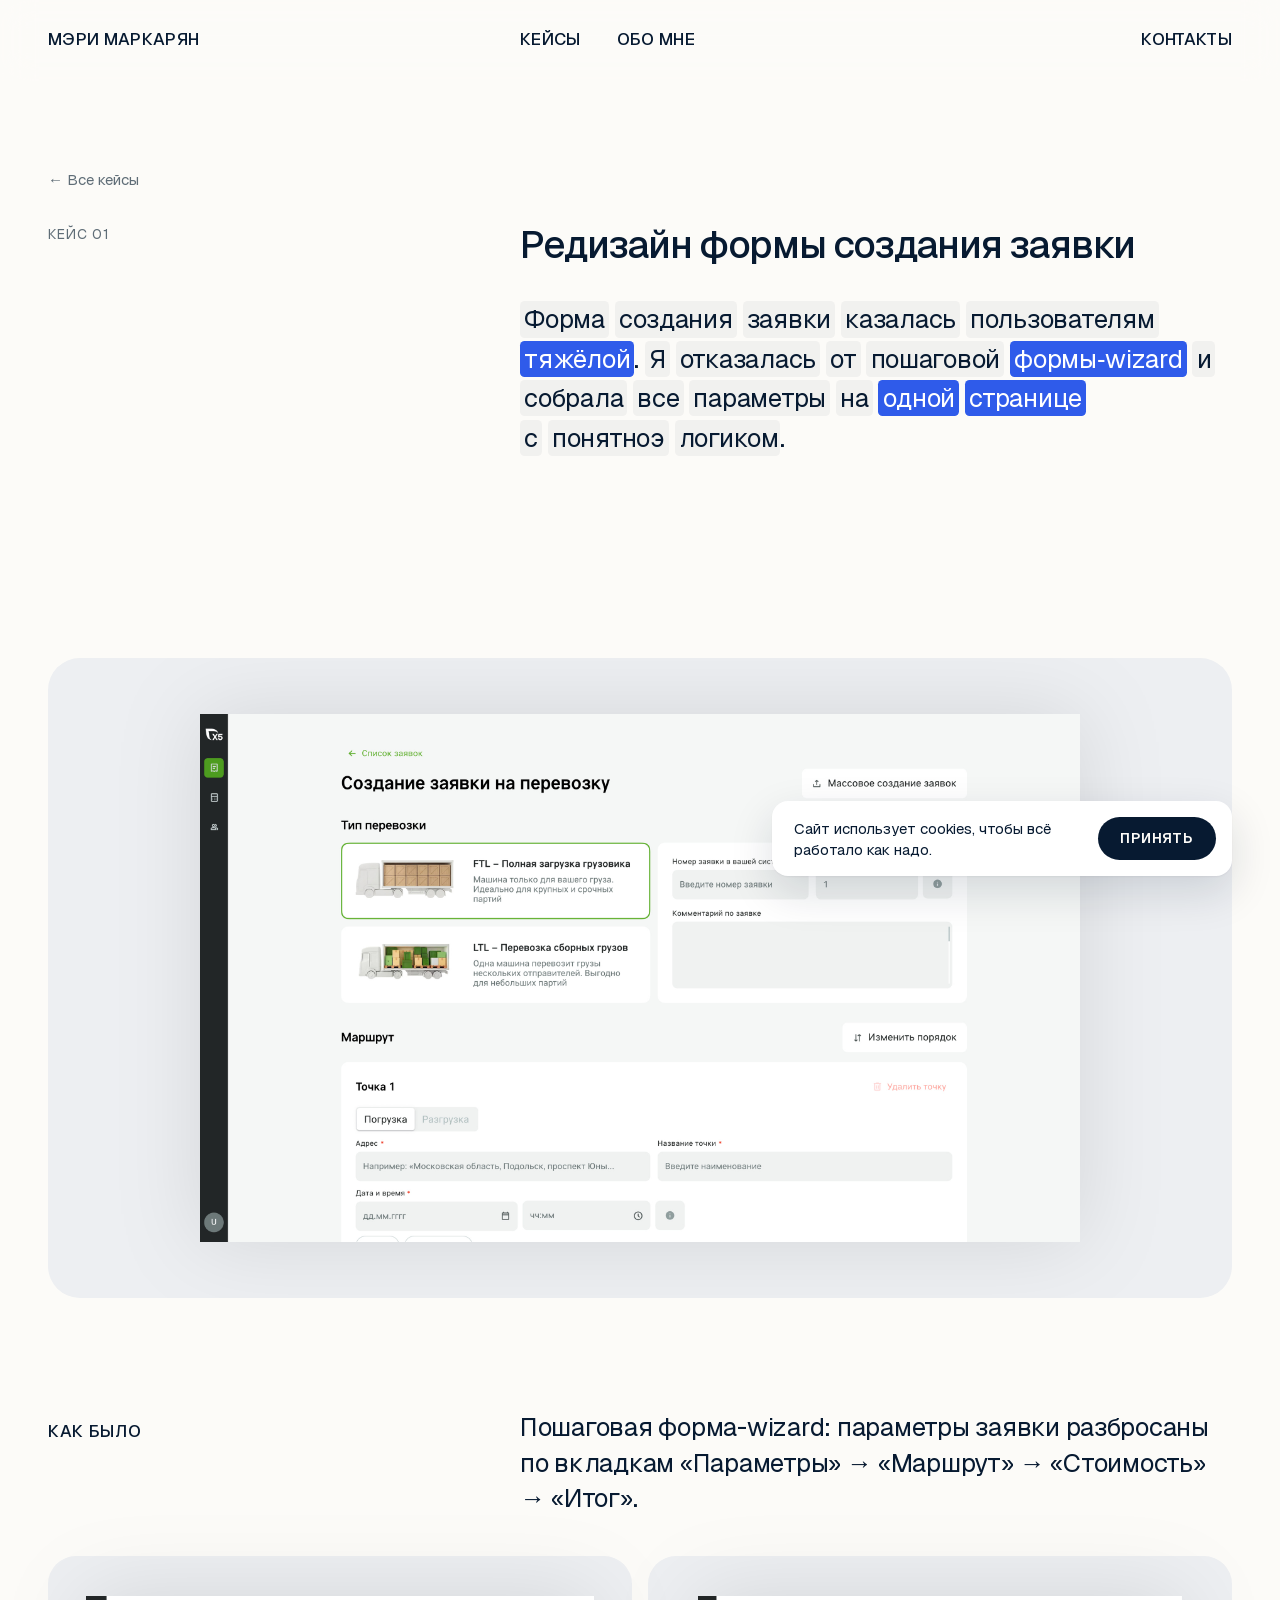
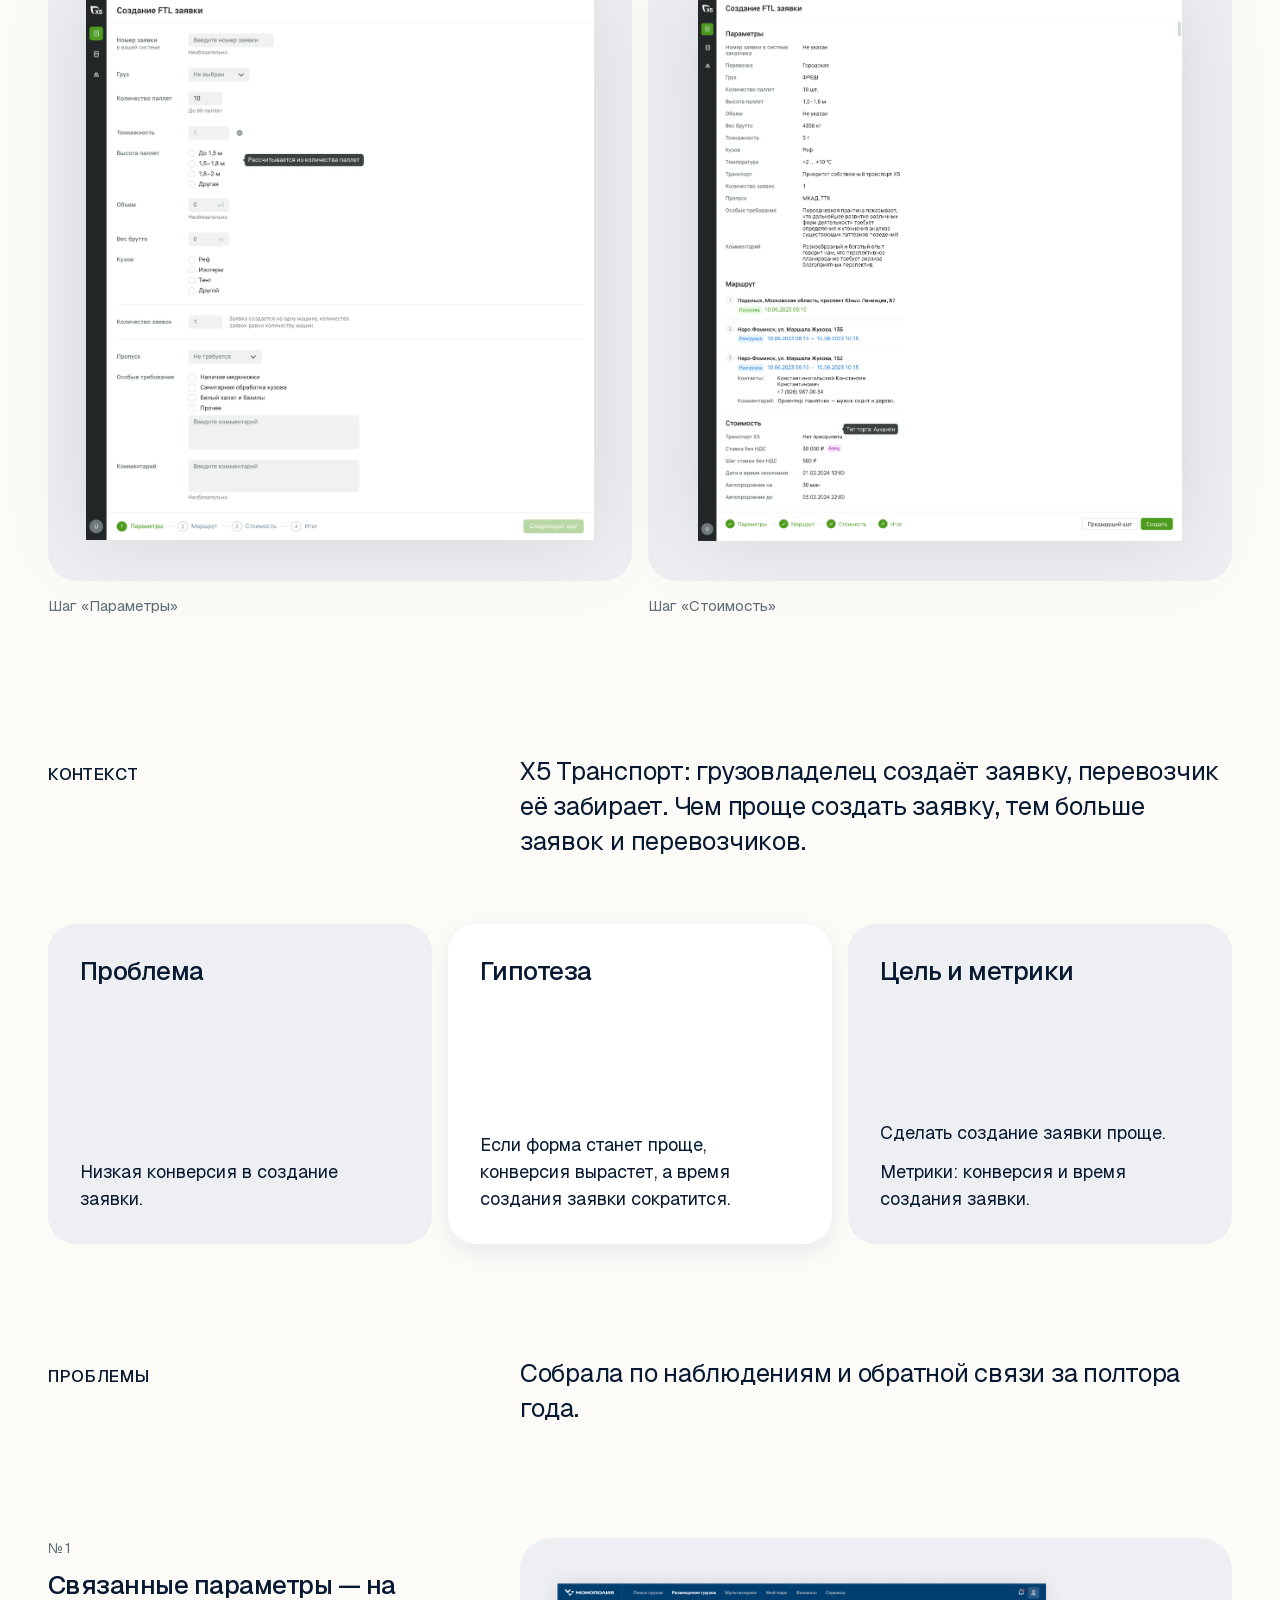
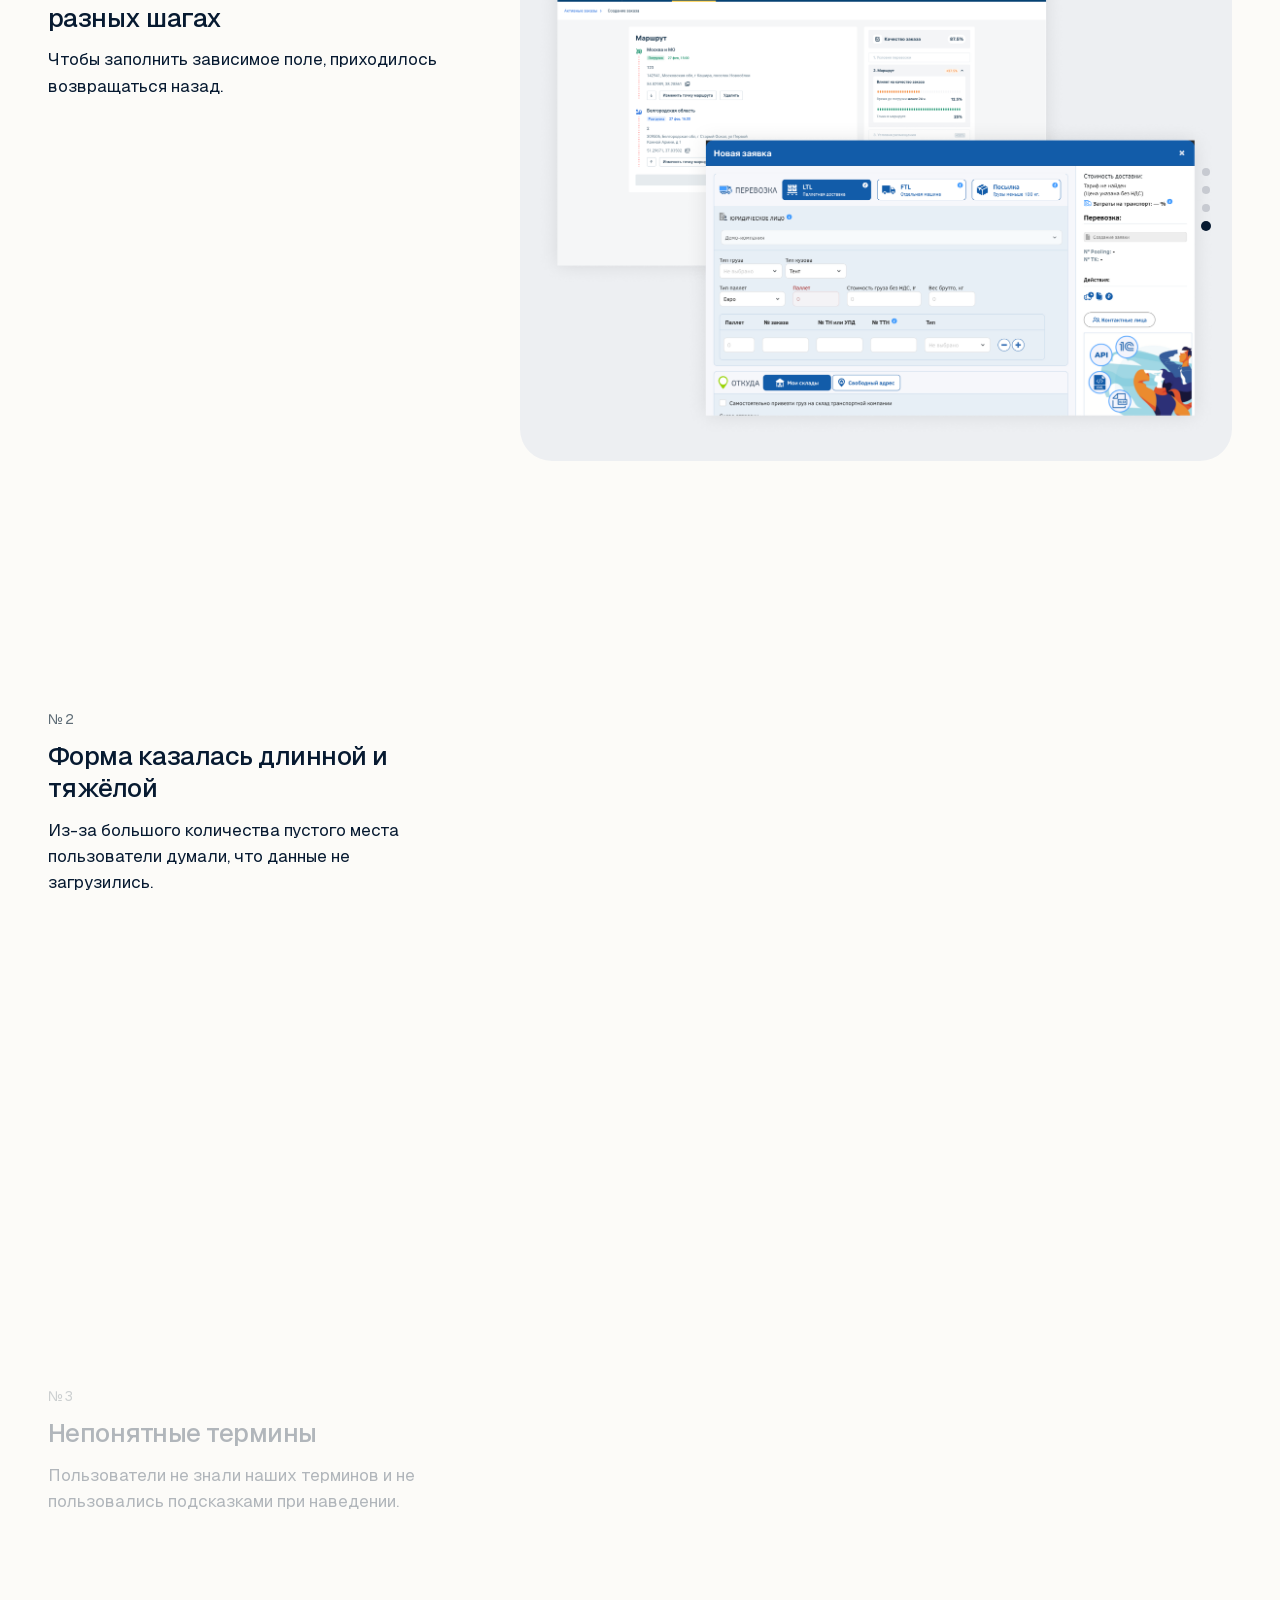
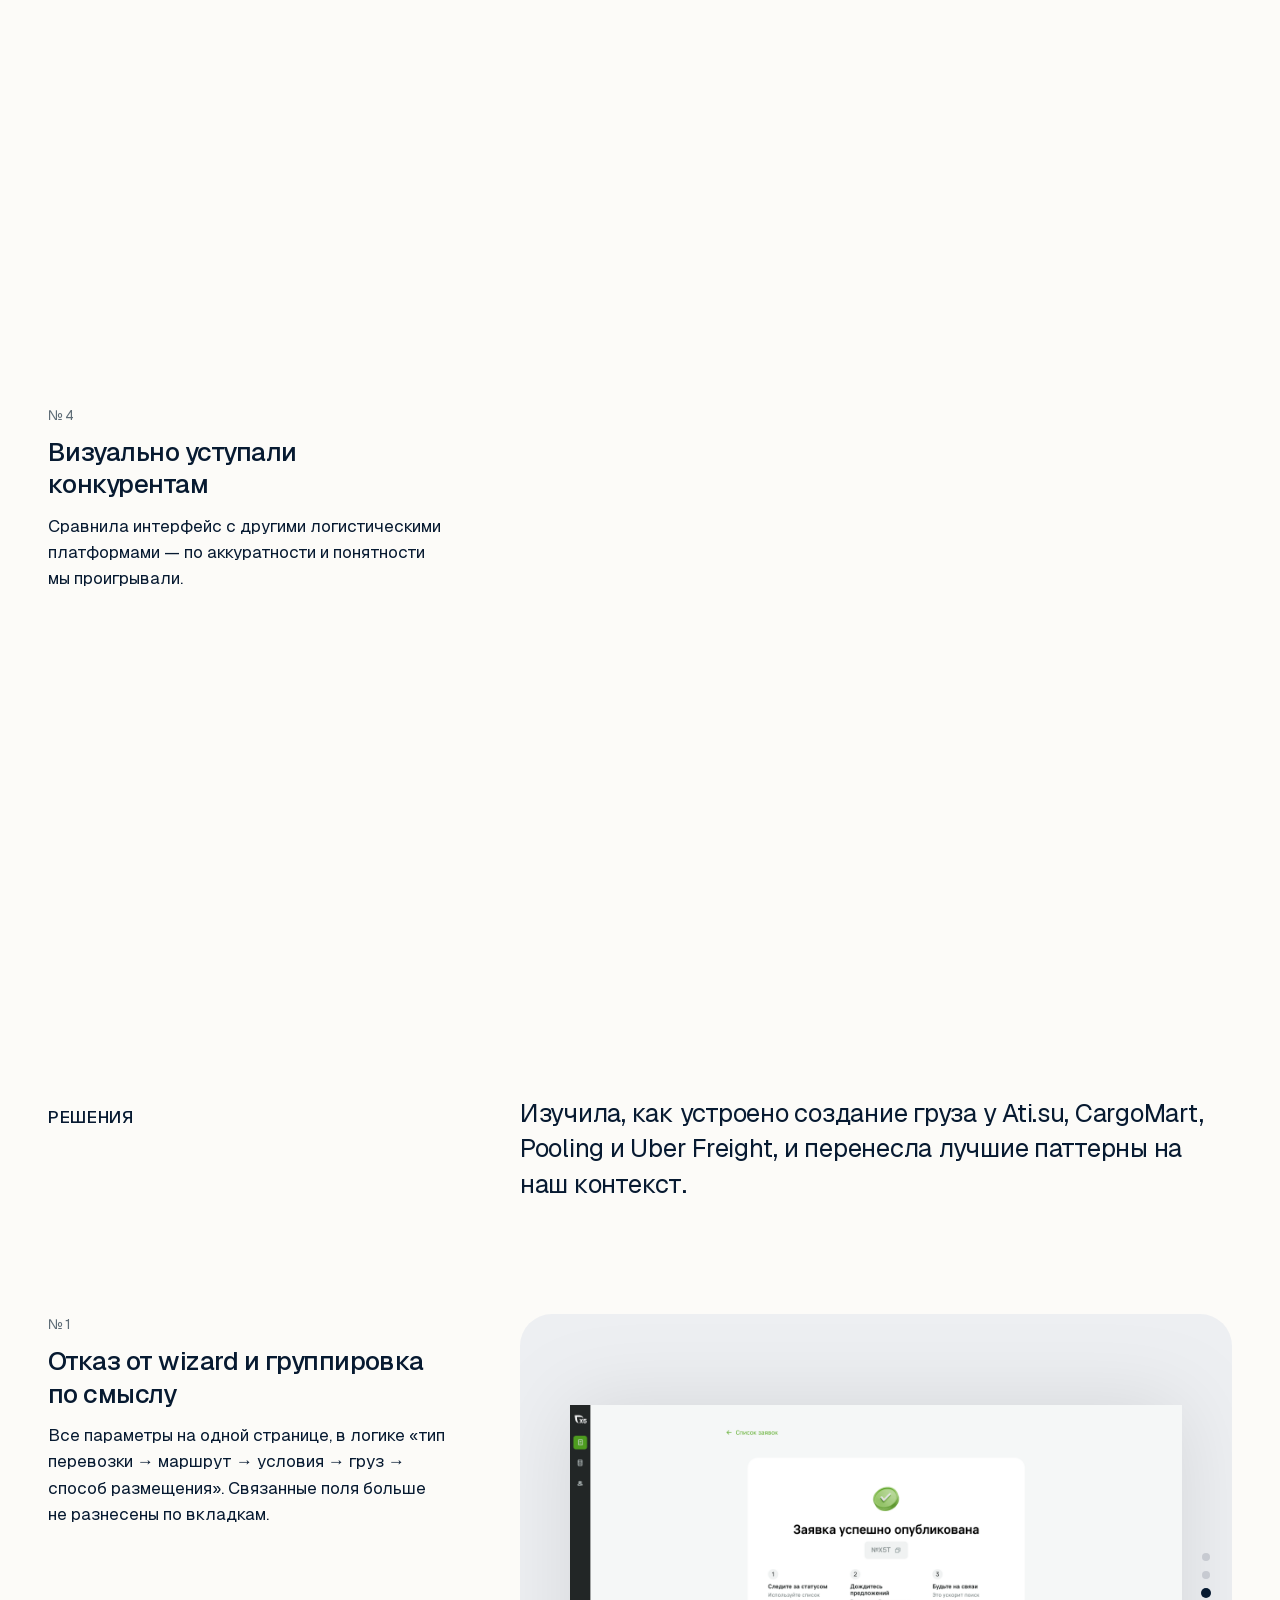
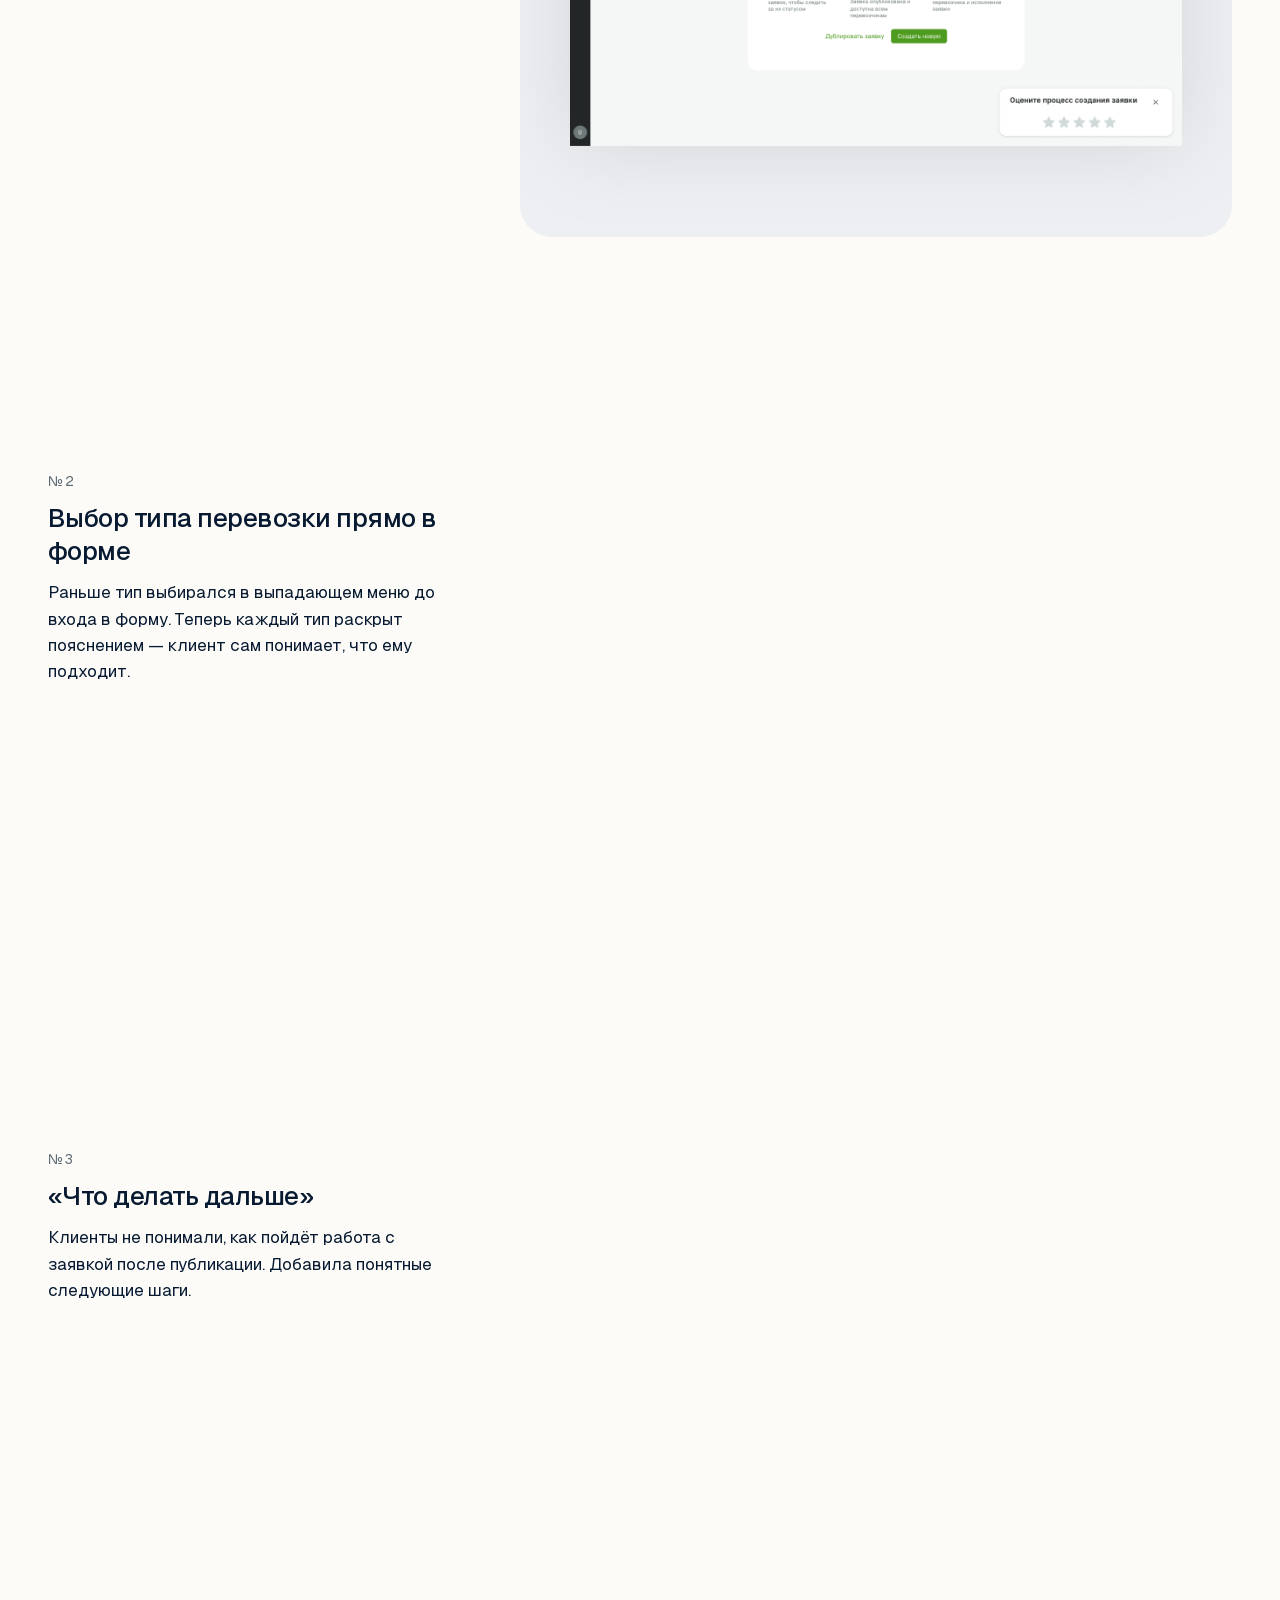
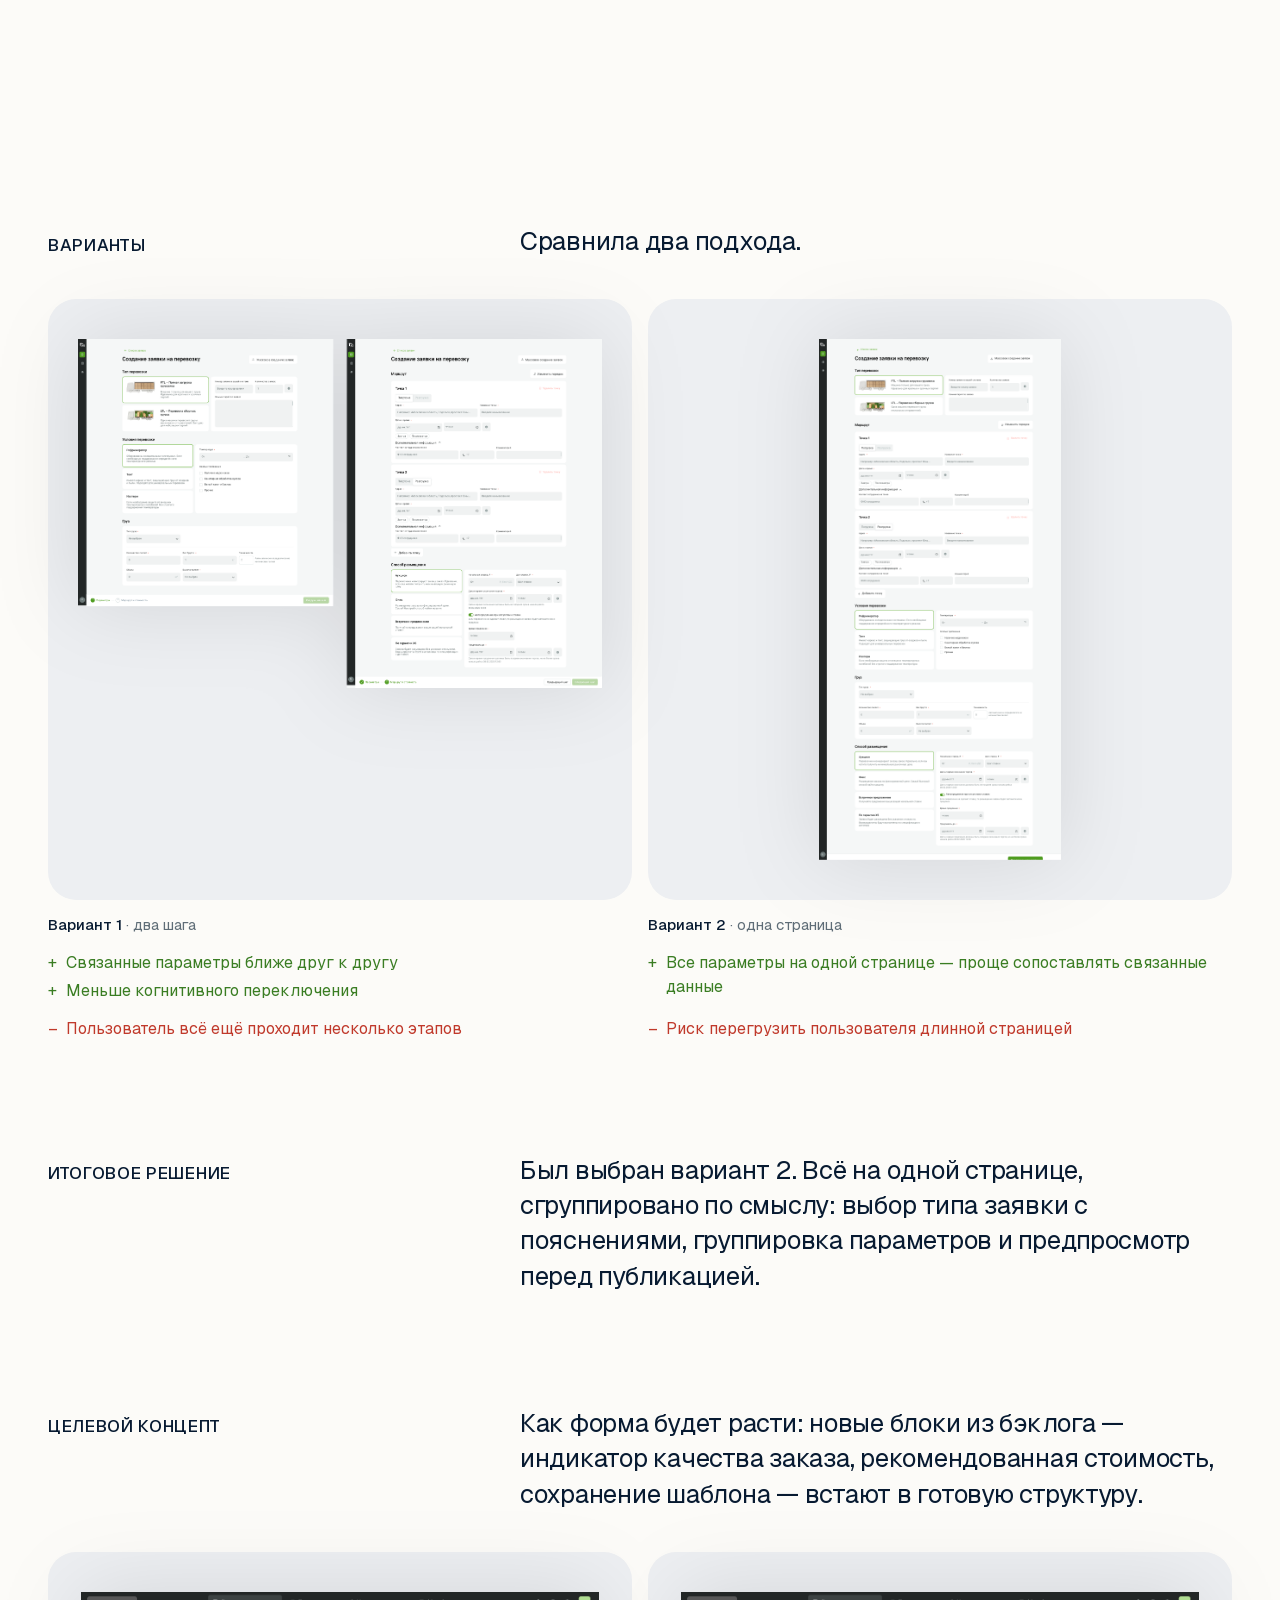
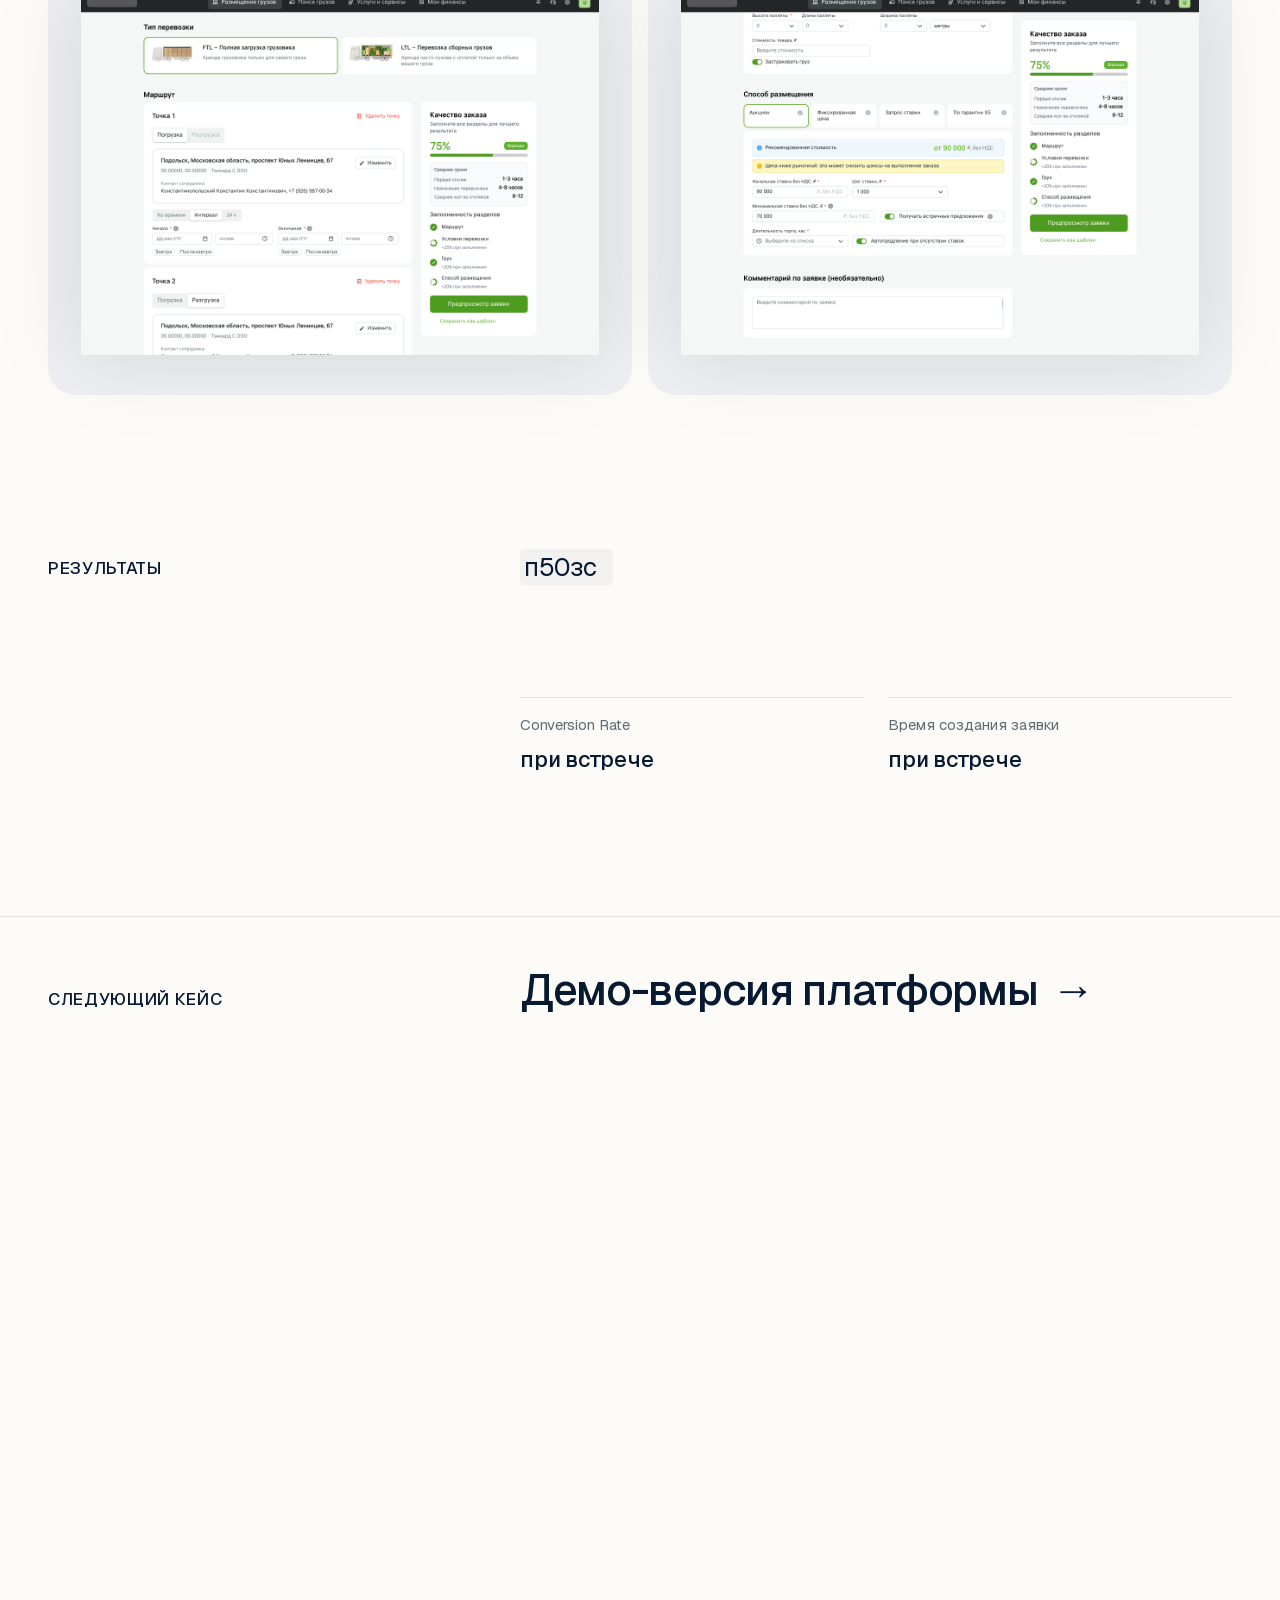
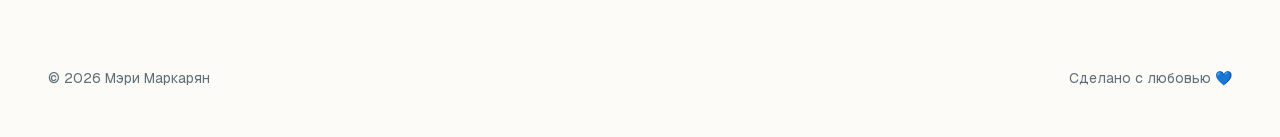
==== commit 1f37fa9a: "Case 01: problem card — low conversion to order creation Co-Authored-By: Claude Opus 5.5 <noreply@an" ====
--- a/case-order.html
+++ b/case-order.html
@@ -54,7 +54,7 @@
     <h2 class="cs-label reveal">Контекст</h2>
     <div class="reveal"><p class="cs-logline">X5 Транспорт: грузовладелец создаёт заявку, перевозчик её забирает. Чем проще создать заявку, тем больше заявок и&nbsp;перевозчиков.</p></div>
     <div class="cs-cards reveal">
-      <div class="cs-card"><h3>Проблема</h3><div><p>Форма казалась тяжёлой для заполнения.</p></div></div>
+      <div class="cs-card"><h3>Проблема</h3><div><p>Низкая конверсия в&nbsp;создание заявки.</p></div></div>
       <div class="cs-card cs-card--white"><h3>Гипотеза</h3><div><p>Если форма станет проще, конверсия вырастет, а&nbsp;время создания заявки сократится.</p></div></div>
       <div class="cs-card"><h3>Цель и метрики</h3><div><p>Сделать создание заявки проще.</p><p>Метрики: конверсия и&nbsp;время создания заявки.</p></div></div>
     </div>
